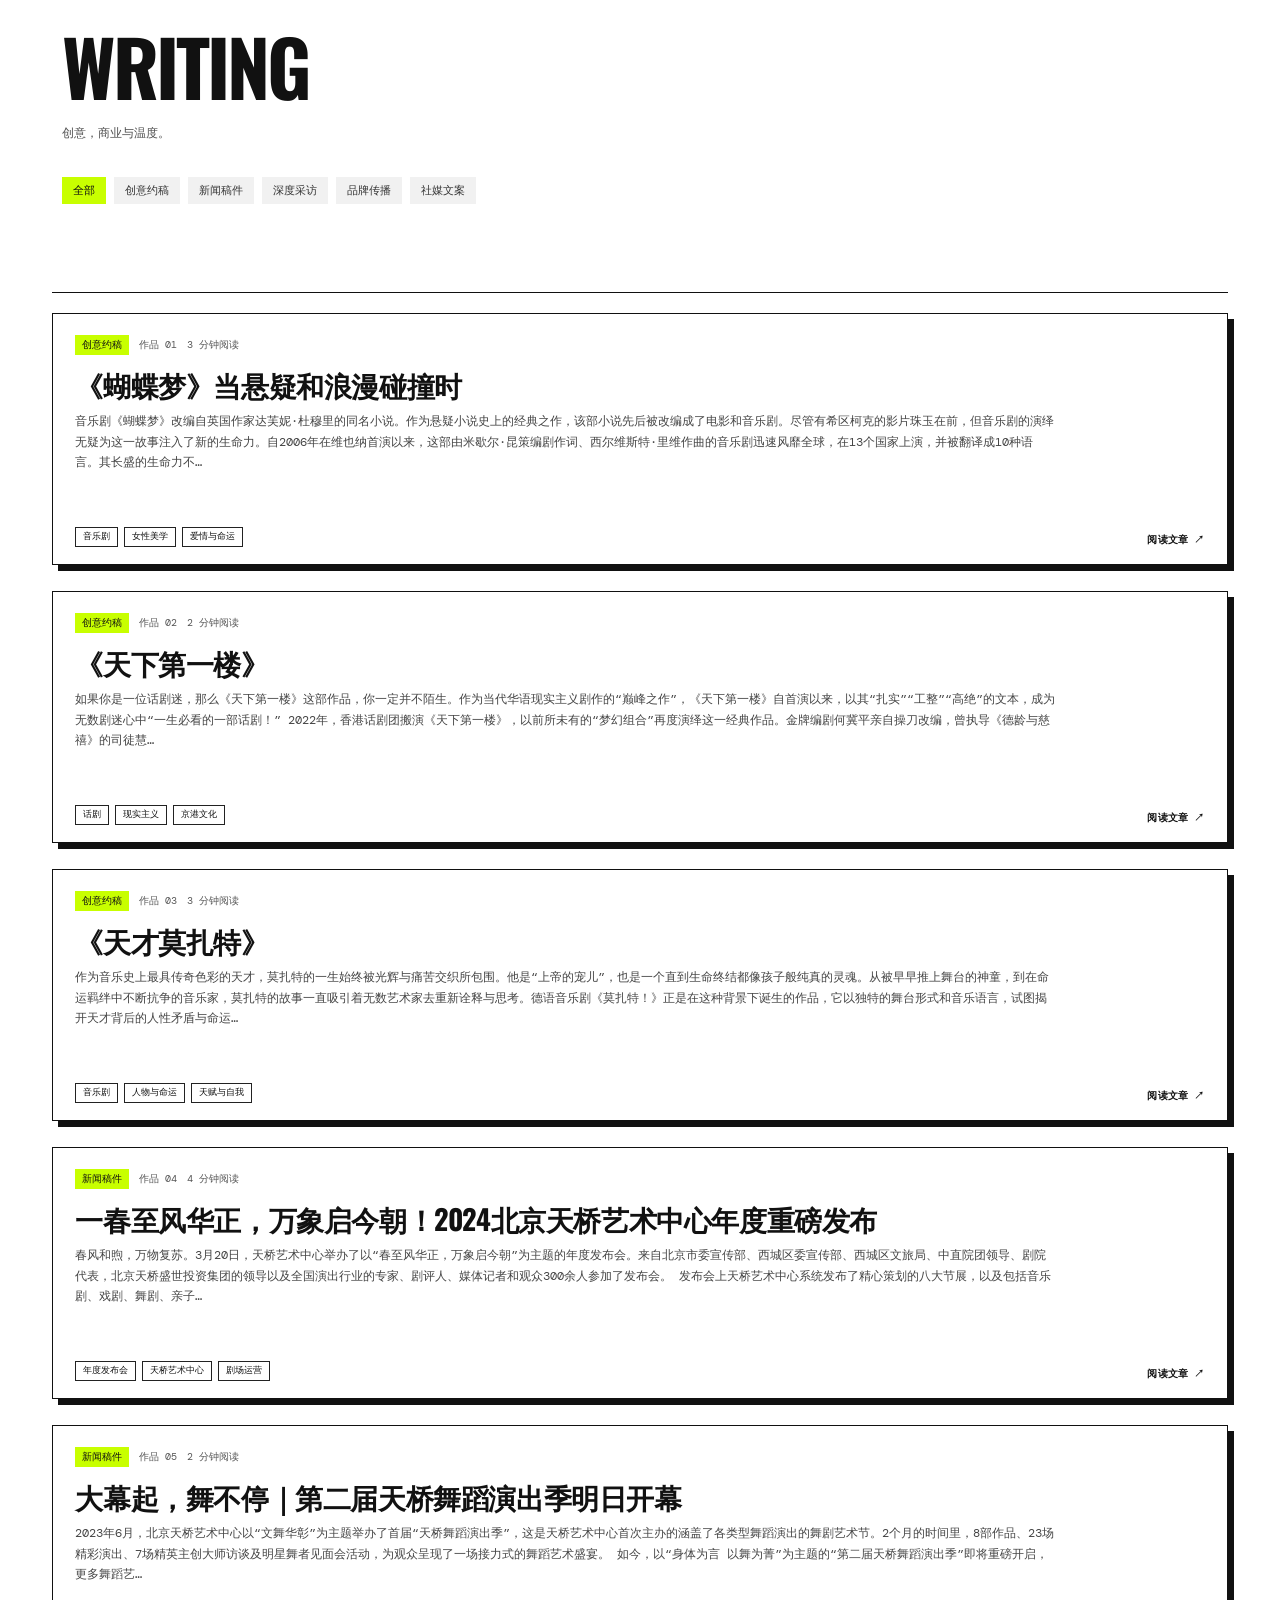
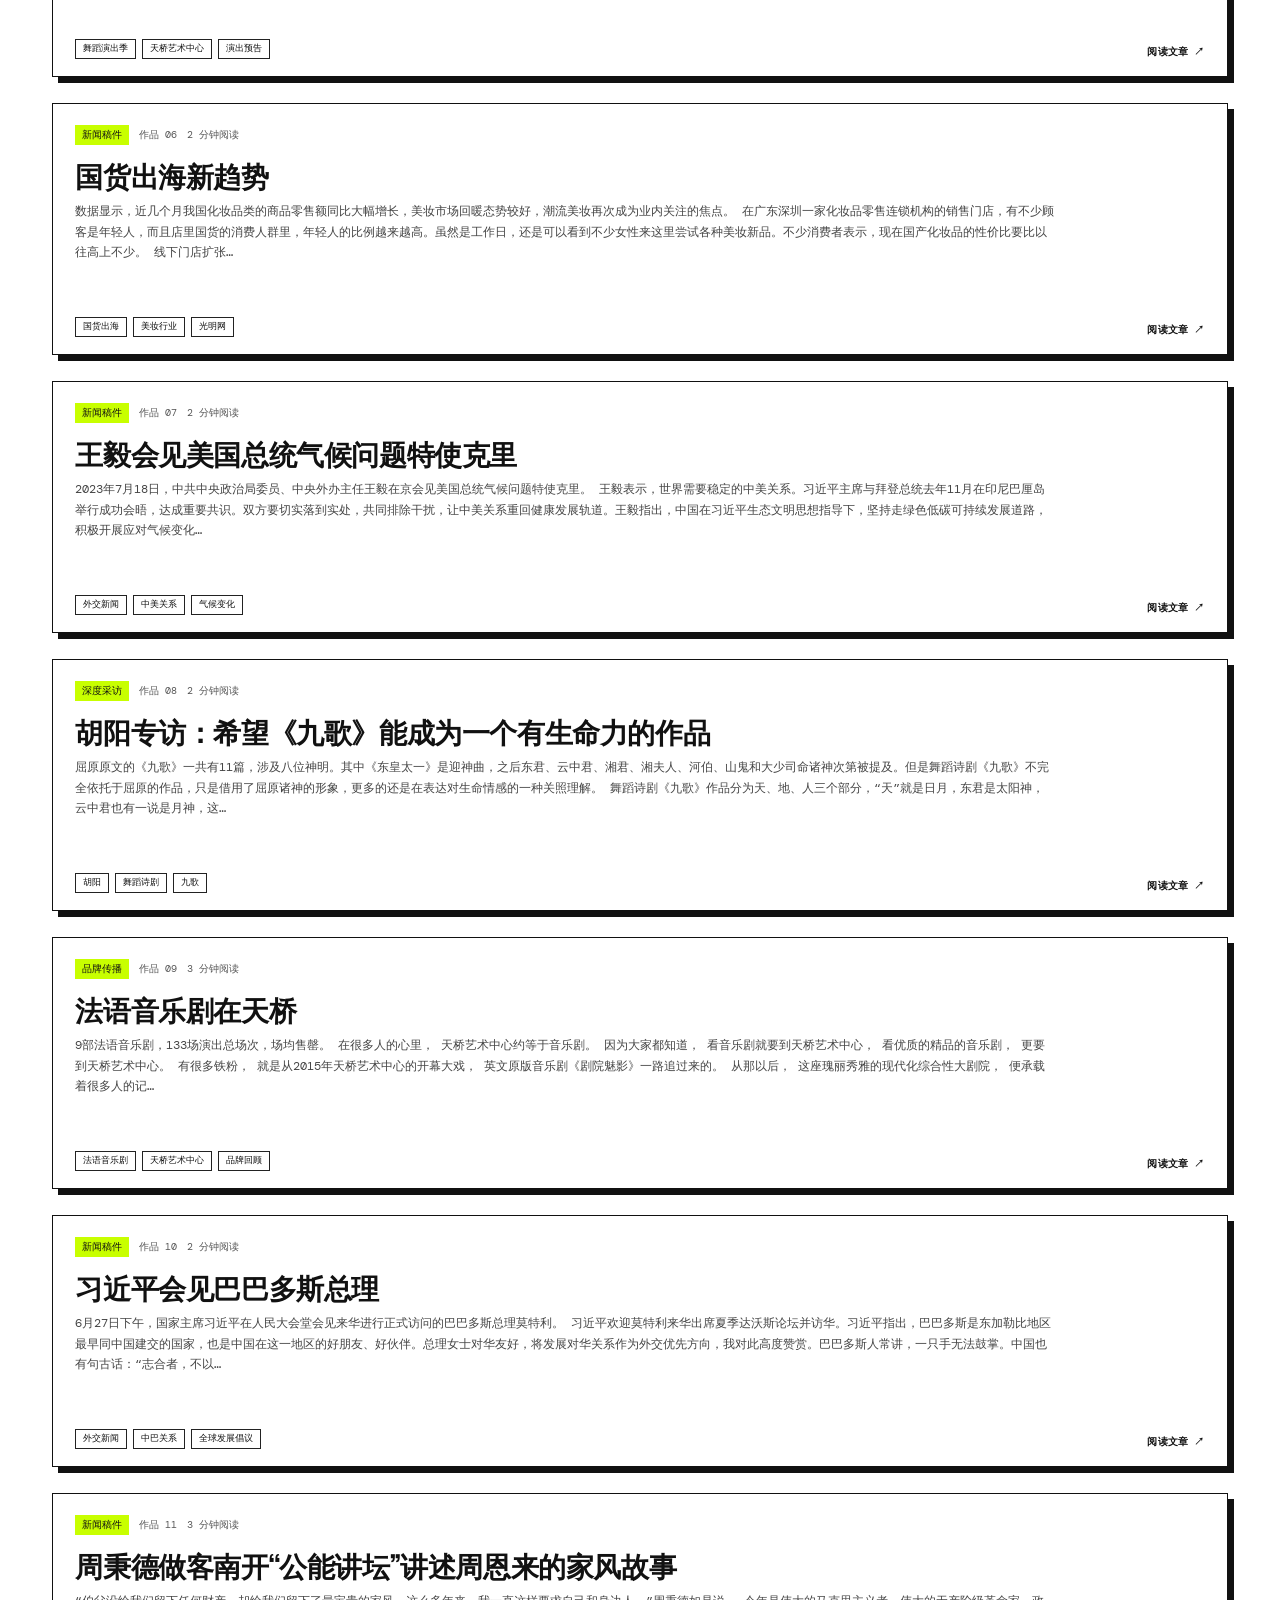
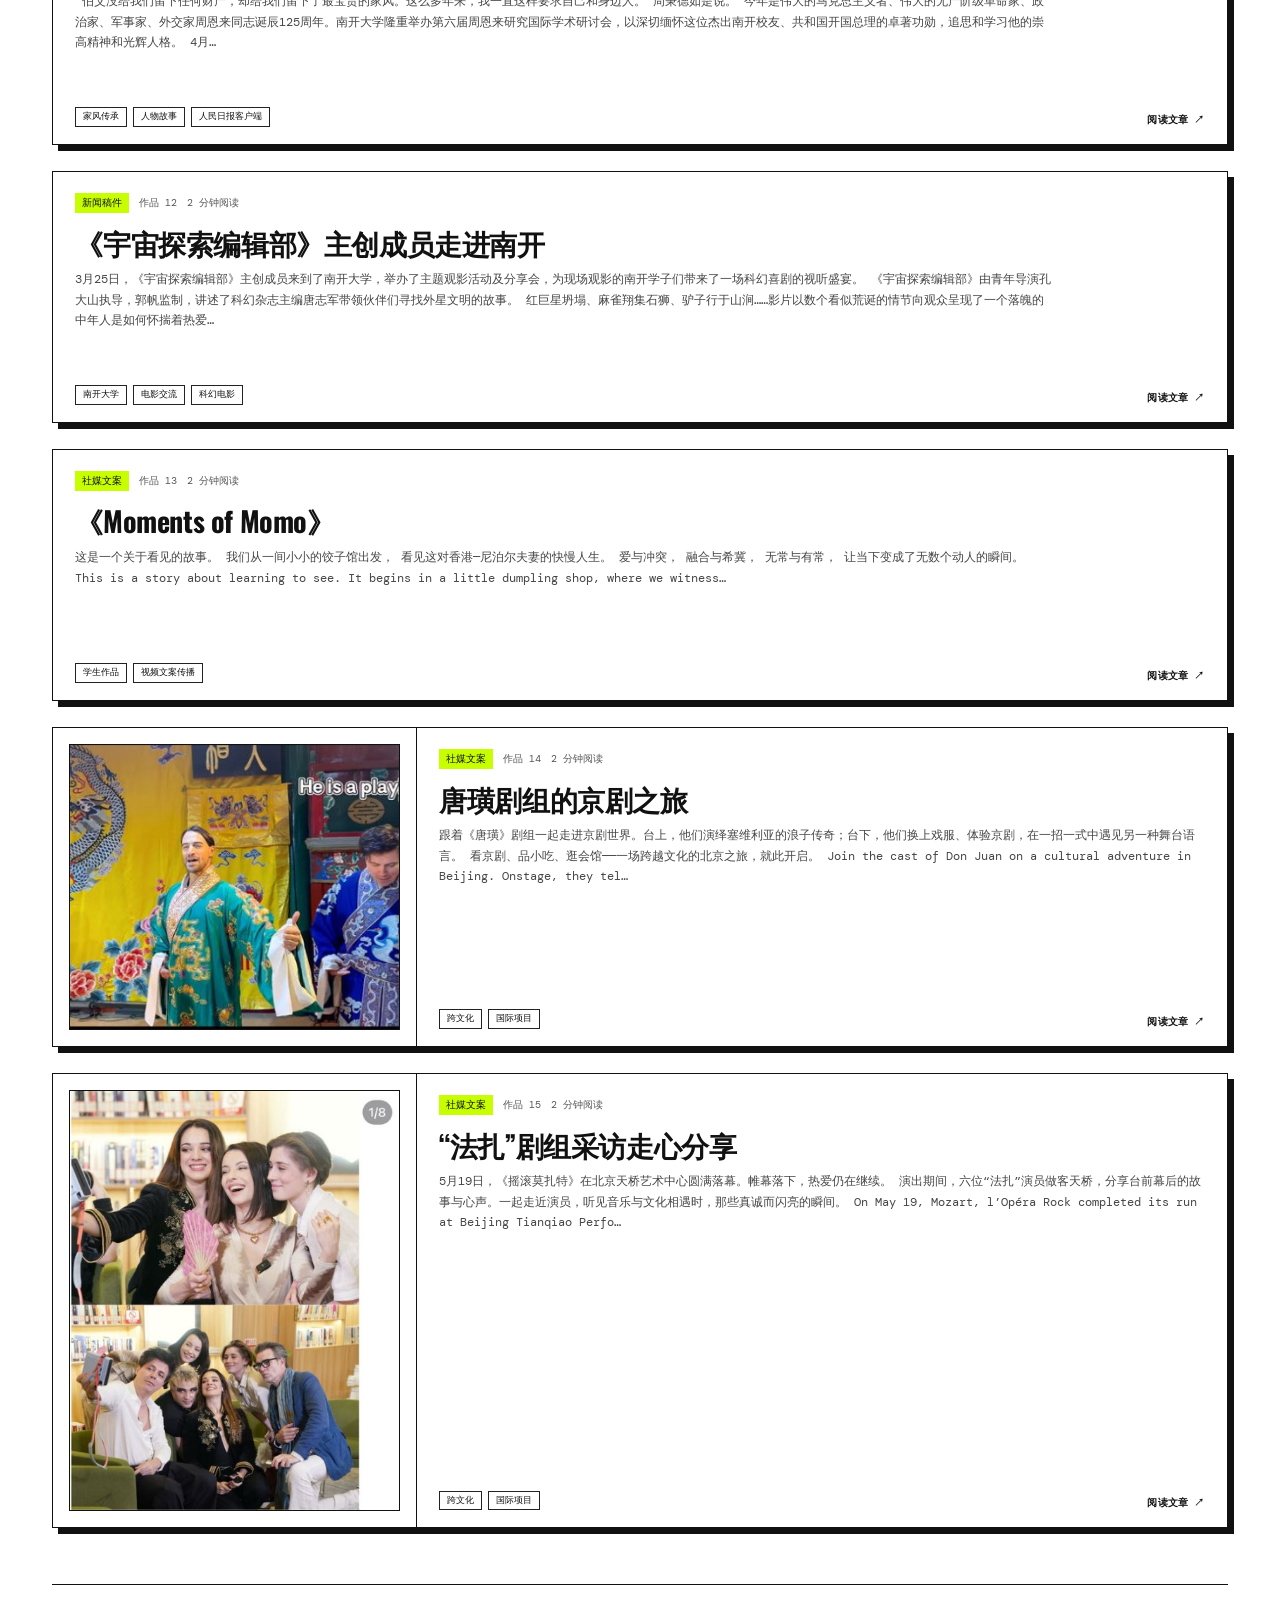
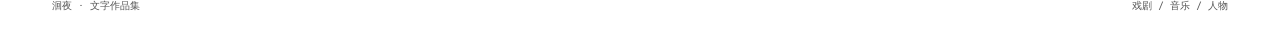
==== index.html @ 40ea595d "Publish Chinese writing portfolio website" ====
<!doctype html>
<html lang="zh-CN">
<head>
  <meta charset="utf-8">
  <meta name="viewport" content="width=device-width, initial-scale=1">
  <meta name="theme-color" content="#ffffff">
  <meta name="description" content="洄夜的文字作品集，收录创意约稿与剧场书写。">
  <title>Writing — 洄夜的文字作品集</title>
  <link rel="stylesheet" href="styles.css">
</head>
<body>
  <main class="page-shell">
    <header class="site-header">
      <a class="wordmark" href="#home" aria-label="回到作品列表">WRITING</a>
      <p class="intro">创意，商业与温度。</p>

      <nav class="filters" aria-label="作品分类">
        <button class="filter-chip is-active" data-filter="all" type="button">全部</button>
        <button class="filter-chip" data-filter="创意约稿" type="button">创意约稿</button>
        <button class="filter-chip" data-filter="新闻稿件" type="button">新闻稿件</button>
        <button class="filter-chip" data-filter="深度采访" type="button">深度采访</button>
        <button class="filter-chip" data-filter="品牌传播" type="button">品牌传播</button>
        <button class="filter-chip" data-filter="社媒文案" type="button">社媒文案</button>
      </nav>
    </header>

    <section class="work-section" id="home" aria-label="作品列表">
      <div class="section-rule"></div>
      <div class="article-list" id="article-list" aria-live="polite"></div>
    </section>

    <article class="article-view is-hidden" id="article-view" aria-live="polite"></article>

    <footer class="site-footer">
      <span>洄夜 · 文字作品集</span>
      <span>戏剧 / 音乐 / 人物</span>
    </footer>
  </main>
  <script src="articles-data.js"></script>
  <script src="script.js"></script>
</body>
</html>
---- styles.css ----
@import url('https://fonts.googleapis.com/css2?family=DM+Mono:wght@400;500&family=Oswald:wght@500;600;700&display=swap');

:root {
  --ink: #111;
  --paper: #fff;
  --muted: #707070;
  --pale: #f1f1f1;
  --acid: #c8ff00;
  --mono: "DM Mono", "Courier New", monospace;
  --display: "Oswald", "Arial Narrow", Impact, sans-serif;
}

* { box-sizing: border-box; }
html { scroll-behavior: smooth; }
body {
  margin: 0;
  color: var(--ink);
  background: var(--paper);
  font-family: Arial, "Microsoft YaHei", sans-serif;
  -webkit-font-smoothing: antialiased;
}
button, a { color: inherit; }
button { font: inherit; }

.page-shell { width: min(1440px, 100%); margin: 0 auto; padding: 28px 4.1vw 24px; }
.site-header { min-height: 264px; padding: 0 10px 45px; }
.wordmark {
  display: inline-block;
  font-family: var(--display);
  font-size: clamp(54px, 6vw, 78px);
  font-weight: 700;
  line-height: .98;
  letter-spacing: -3px;
  text-decoration: none;
}
.intro {
  margin: 19px 0 34px;
  color: #4f4f4f;
  font-family: var(--mono);
  font-size: 12px;
  line-height: 1.7;
}
.filters { display: flex; flex-wrap: wrap; gap: 8px; }
.filter-chip {
  border: 0;
  padding: 6px 11px;
  background: #f1f1f1;
  color: #333;
  font-family: var(--mono);
  font-size: 11px;
  cursor: pointer;
  transition: background .15s ease, color .15s ease;
}
.filter-chip:hover, .filter-chip.is-active { background: var(--acid); color: #111; }
.section-rule { height: 1px; margin: 0 0 20px; background: var(--ink); }
.article-list { display: grid; gap: 26px; }
.article-card {
  position: relative;
  display: flex;
  min-height: 252px;
  border: 1.5px solid var(--ink);
  background: var(--paper);
  box-shadow: 6px 6px 0 var(--ink);
  transition: transform .16s ease, box-shadow .16s ease;
}
.article-card.has-image { min-height: 320px; }
.card-image { flex: 0 0 31%; min-width: 220px; padding: 16px; border-right: 1.5px solid var(--ink); }
.card-image img { display: block; width: 100%; height: 100%; min-height: 285px; border: 1px solid var(--ink); object-fit: cover; }
.article-card:hover { transform: translate(-2px, -2px); box-shadow: 8px 8px 0 var(--ink); }
.card-content { display: flex; flex: 1; min-width: 0; flex-direction: column; padding: 21px 22px 17px; }
.meta-line { display: flex; align-items: center; flex-wrap: wrap; gap: 10px; color: #555; font: 10px/1.4 var(--mono); }
.category-label { display: inline-block; padding: 3px 7px; background: var(--acid); color: #111; }
.article-title {
  width: fit-content;
  max-width: 100%;
  margin: 12px 0 10px;
  font-family: var(--display), "Microsoft YaHei", sans-serif;
  font-size: clamp(22px, 2.2vw, 31px);
  font-weight: 700;
  line-height: 1.22;
  letter-spacing: -.4px;
  text-decoration-thickness: 1px;
  text-underline-offset: 4px;
}
.article-title a { text-decoration: underline; text-decoration-color: transparent; }
.article-title a:hover { text-decoration-color: currentColor; }
.excerpt { max-width: 980px; margin: 0; color: #454545; font: 12px/1.7 var(--mono); }
.card-bottom { display: flex; align-items: end; justify-content: space-between; gap: 16px; margin-top: auto; padding-top: 20px; }
.tag-list { display: flex; flex-wrap: wrap; gap: 6px; }
.tag { border: 1px solid #222; padding: 3px 7px; font: 9px/1.3 var(--mono); white-space: nowrap; }
.read-link { flex: 0 0 auto; color: #111; font: 700 10px/1.4 var(--mono); text-decoration: none; letter-spacing: .2px; }
.read-link::after { content: " ↗"; }
.read-link:hover { color: #83ad00; }
.article-view { margin-top: 0; border: 1.5px solid var(--ink); padding: clamp(22px, 5vw, 64px); box-shadow: 6px 6px 0 var(--ink); }
.article-view.is-hidden, .work-section.is-hidden { display: none; }
.back-link { display: inline-block; margin-bottom: 30px; color: #444; font: 11px var(--mono); text-decoration: none; }
.back-link:hover { text-decoration: underline; }
.detail-title { max-width: 900px; margin: 17px 0 42px; font-family: var(--display), "Microsoft YaHei", sans-serif; font-size: clamp(34px, 5vw, 64px); line-height: 1.13; }
.prose { max-width: 780px; margin: 0 auto; font-size: 17px; line-height: 2; }
.prose p { margin: 0 0 1.4em; }
.prose h2 { margin: 2.1em 0 .8em; font-size: 22px; line-height: 1.5; }
.prose blockquote { margin: 1.6em 0; border-left: 3px solid var(--acid); padding: 4px 0 4px 18px; color: #333; }
.prose strong { font-weight: 700; }
.site-footer { display: flex; justify-content: space-between; gap: 12px; margin-top: 56px; border-top: 1px solid #111; padding: 14px 0 0; color: #555; font: 10px var(--mono); }
.empty-state { padding: 50px 12px; font: 13px var(--mono); }

@media (max-width: 680px) {
  .page-shell { padding: 22px 18px 20px; }
  .site-header { min-height: 230px; padding: 0 2px 32px; }
  .wordmark { letter-spacing: -2px; }
  .article-list { gap: 20px; }
  .article-card { min-height: 270px; box-shadow: 4px 4px 0 var(--ink); }
  .article-card.has-image { flex-direction: column; }
  .card-image { flex: 0 0 220px; min-width: 0; height: 220px; padding: 12px; border-right: 0; border-bottom: 1.5px solid var(--ink); }
  .card-image img { min-height: 0; }
  .card-content { padding: 17px 15px 14px; }
  .article-title { font-size: 25px; }
  .excerpt { font-size: 11px; }
  .card-bottom { align-items: start; flex-direction: column; gap: 12px; }
  .read-link { align-self: flex-end; }
  .prose { font-size: 16px; line-height: 1.9; }
  .site-footer { font-size: 9px; }
}

@media (prefers-reduced-motion: reduce) {
  *, *::before, *::after { scroll-behavior: auto !important; transition-duration: .01ms !important; }
}
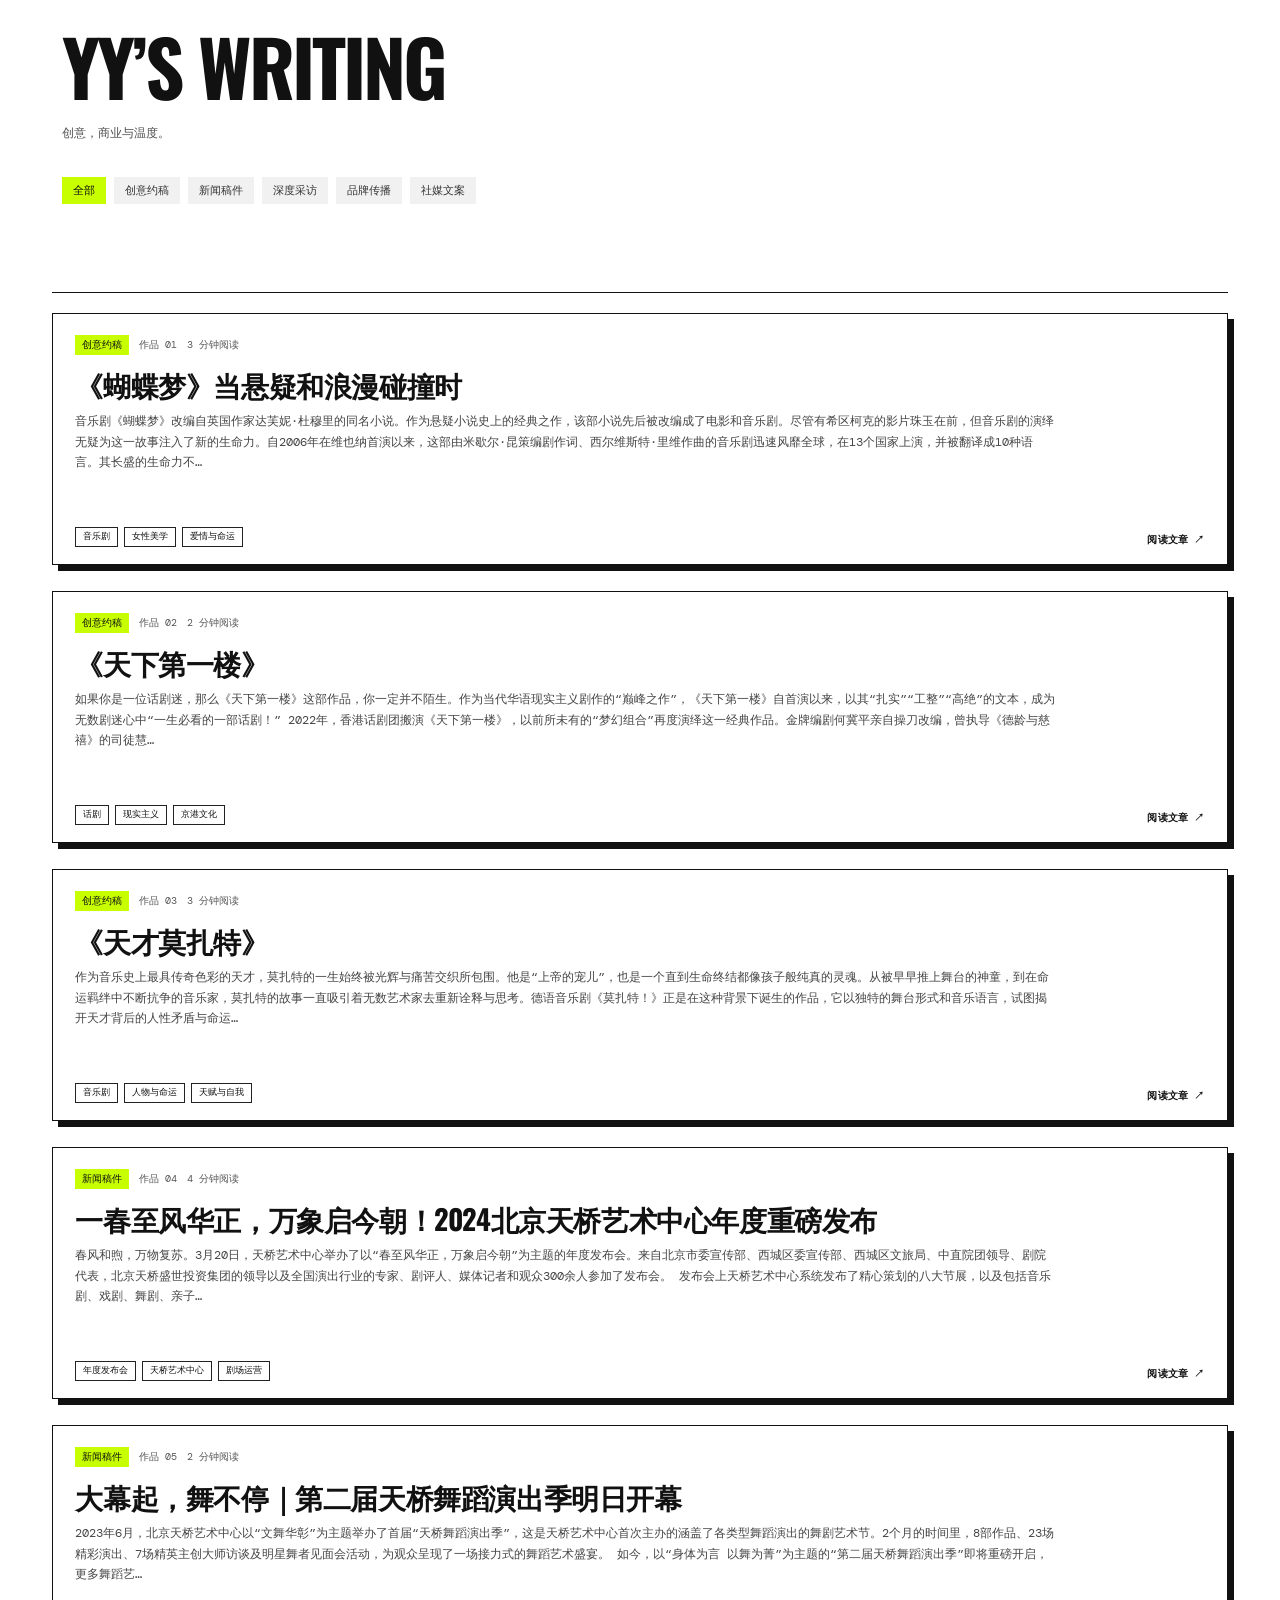
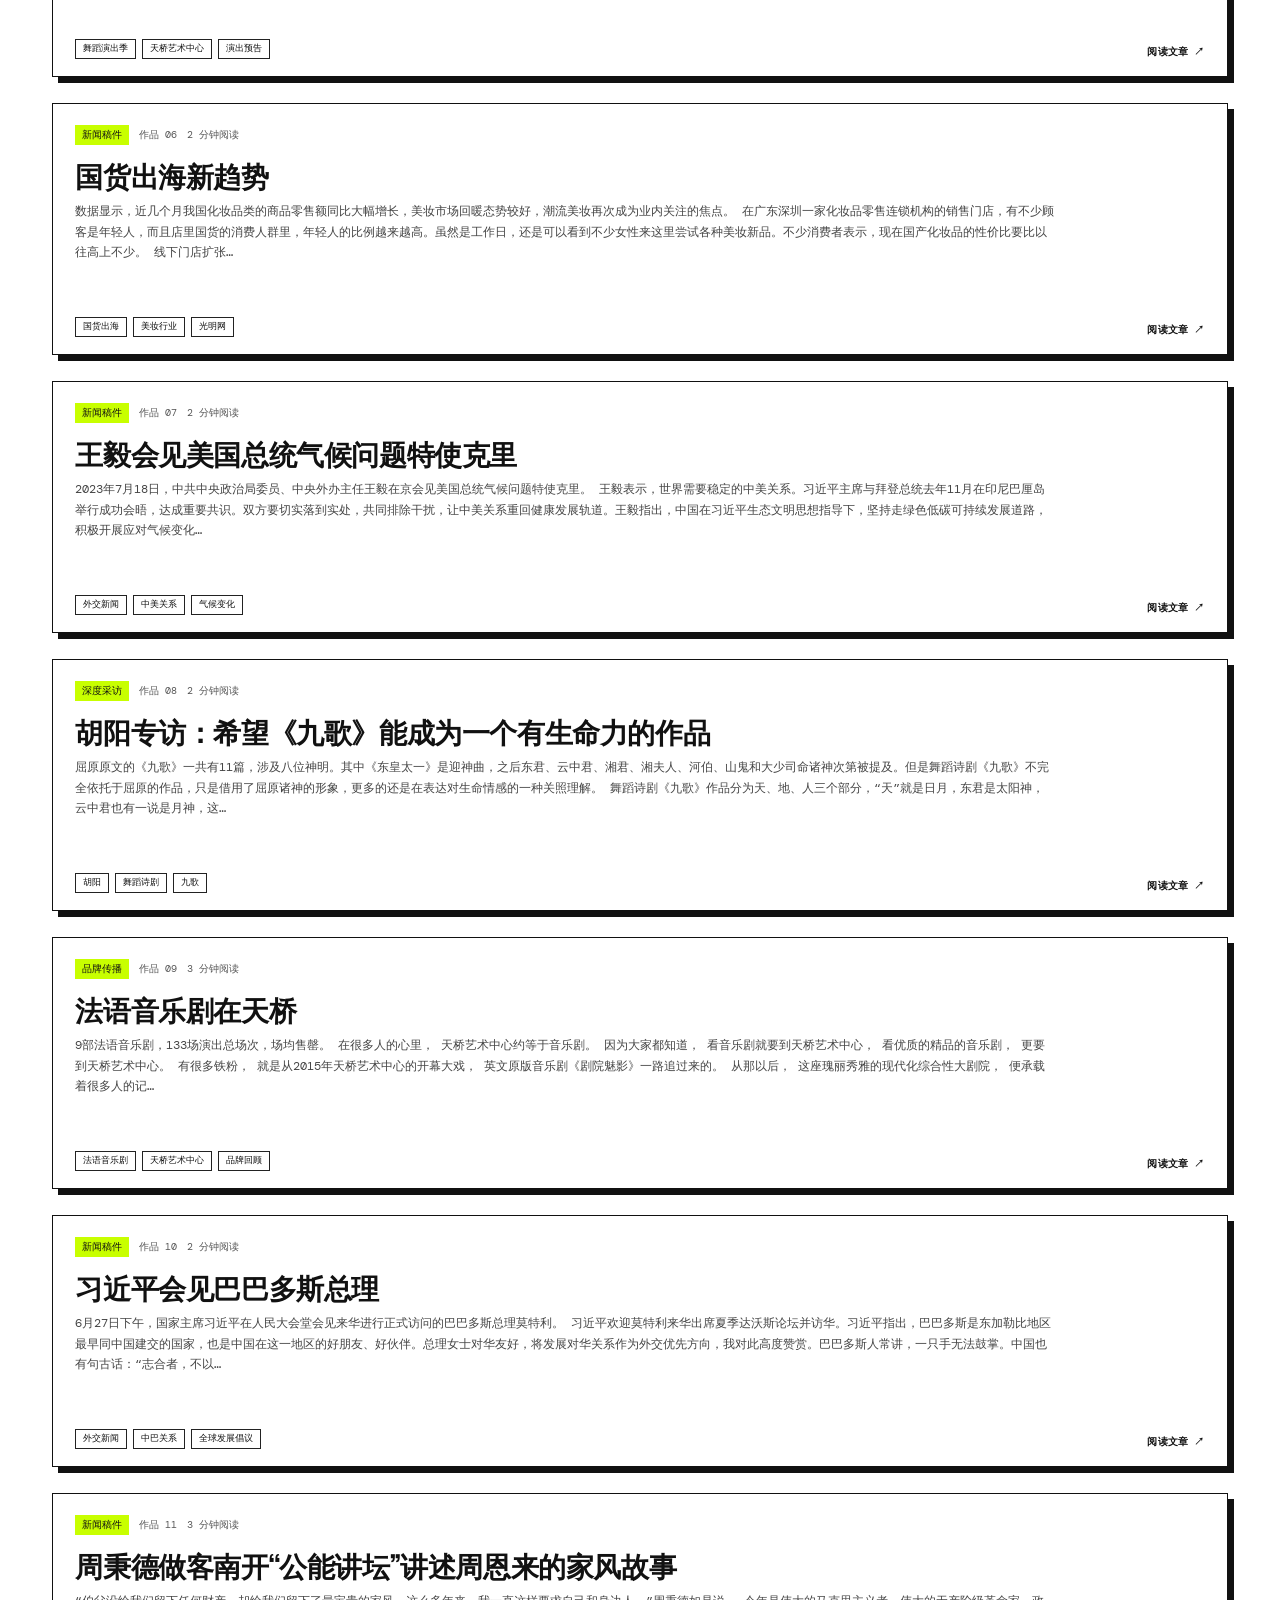
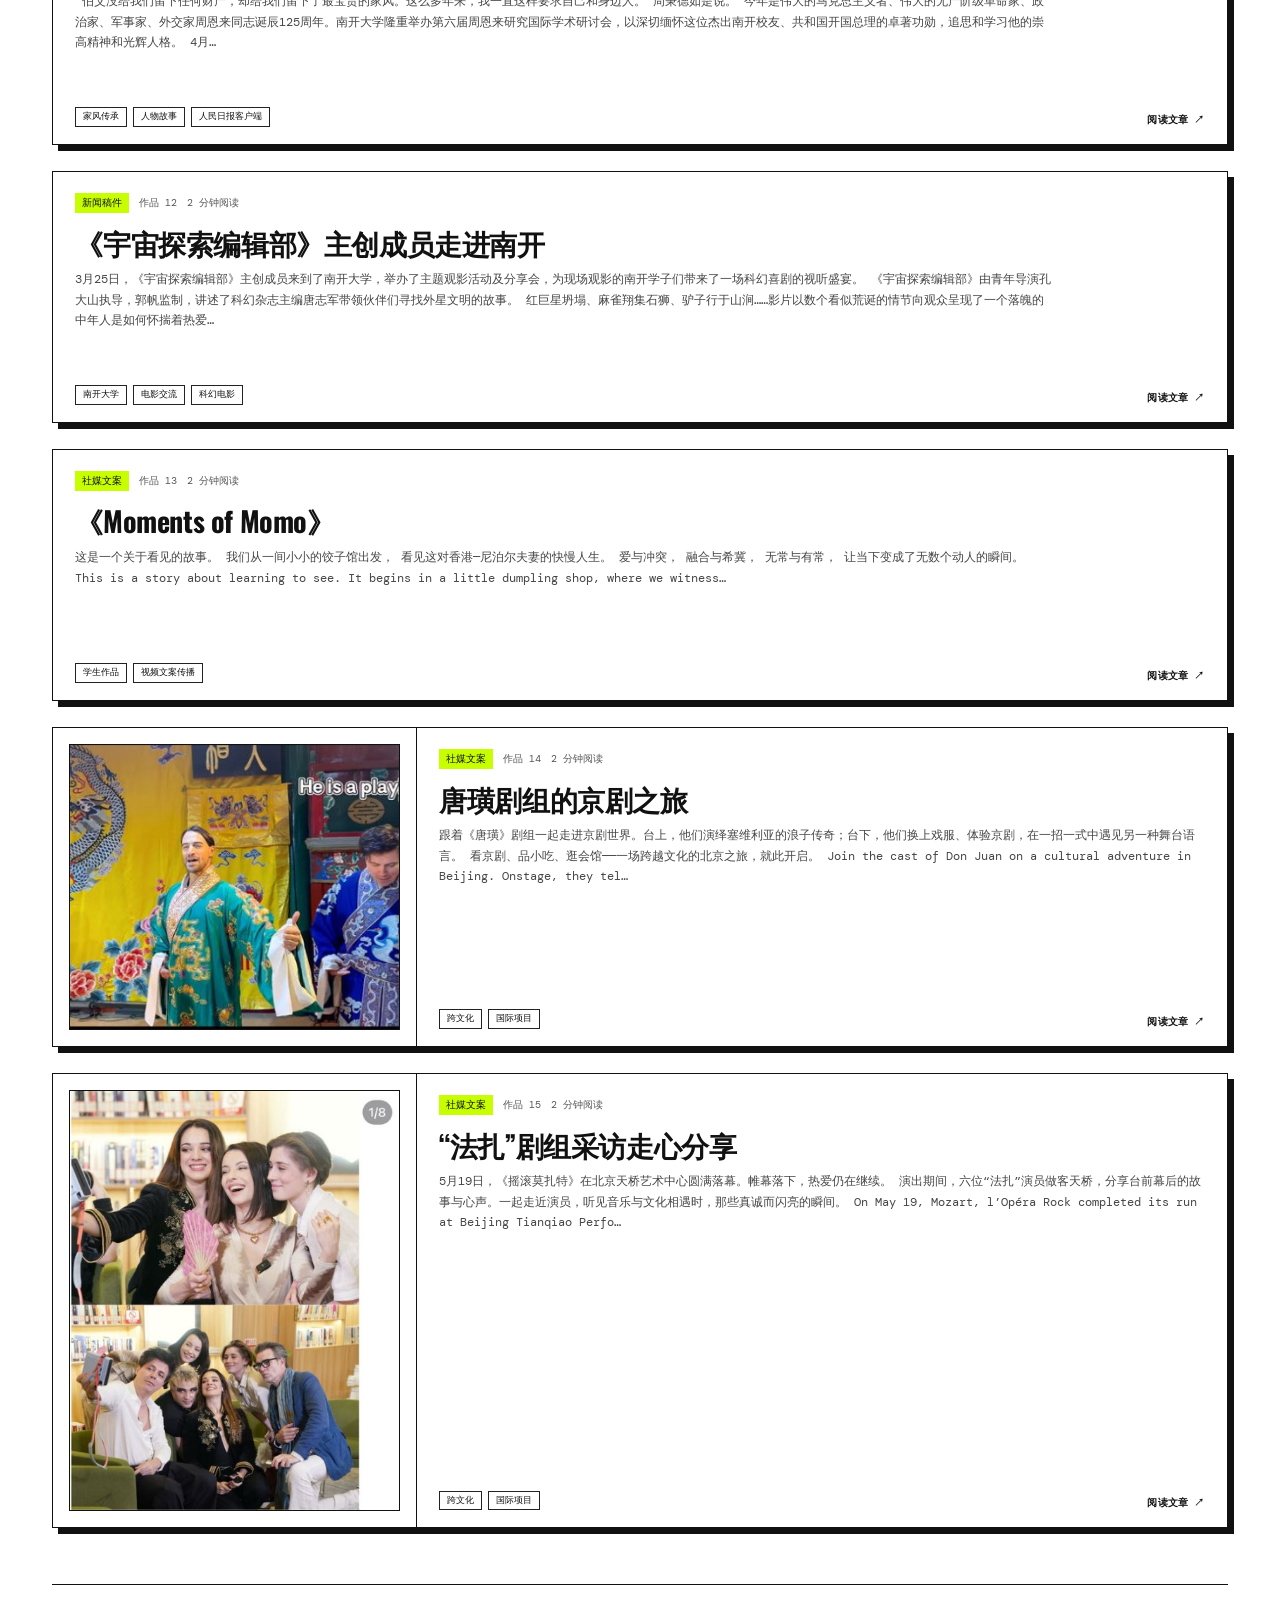
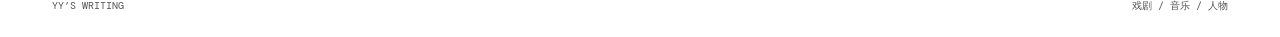
==== commit f208df37: "Rename site to YY's Writing" ====
--- a/index.html
+++ b/index.html
@@ -4,14 +4,14 @@
   <meta charset="utf-8">
   <meta name="viewport" content="width=device-width, initial-scale=1">
   <meta name="theme-color" content="#ffffff">
-  <meta name="description" content="洄夜的文字作品集，收录创意约稿与剧场书写。">
-  <title>Writing — 洄夜的文字作品集</title>
+  <meta name="description" content="YY’S WRITING｜创意，商业与温度。">
+  <title>YY’S WRITING</title>
   <link rel="stylesheet" href="styles.css">
 </head>
 <body>
   <main class="page-shell">
     <header class="site-header">
-      <a class="wordmark" href="#home" aria-label="回到作品列表">WRITING</a>
+      <a class="wordmark" href="#home" aria-label="回到作品列表">YY’S WRITING</a>
       <p class="intro">创意，商业与温度。</p>
 
       <nav class="filters" aria-label="作品分类">
@@ -32,7 +32,7 @@
     <article class="article-view is-hidden" id="article-view" aria-live="polite"></article>
 
     <footer class="site-footer">
-      <span>洄夜 · 文字作品集</span>
+      <span>YY’S WRITING</span>
       <span>戏剧 / 音乐 / 人物</span>
     </footer>
   </main>
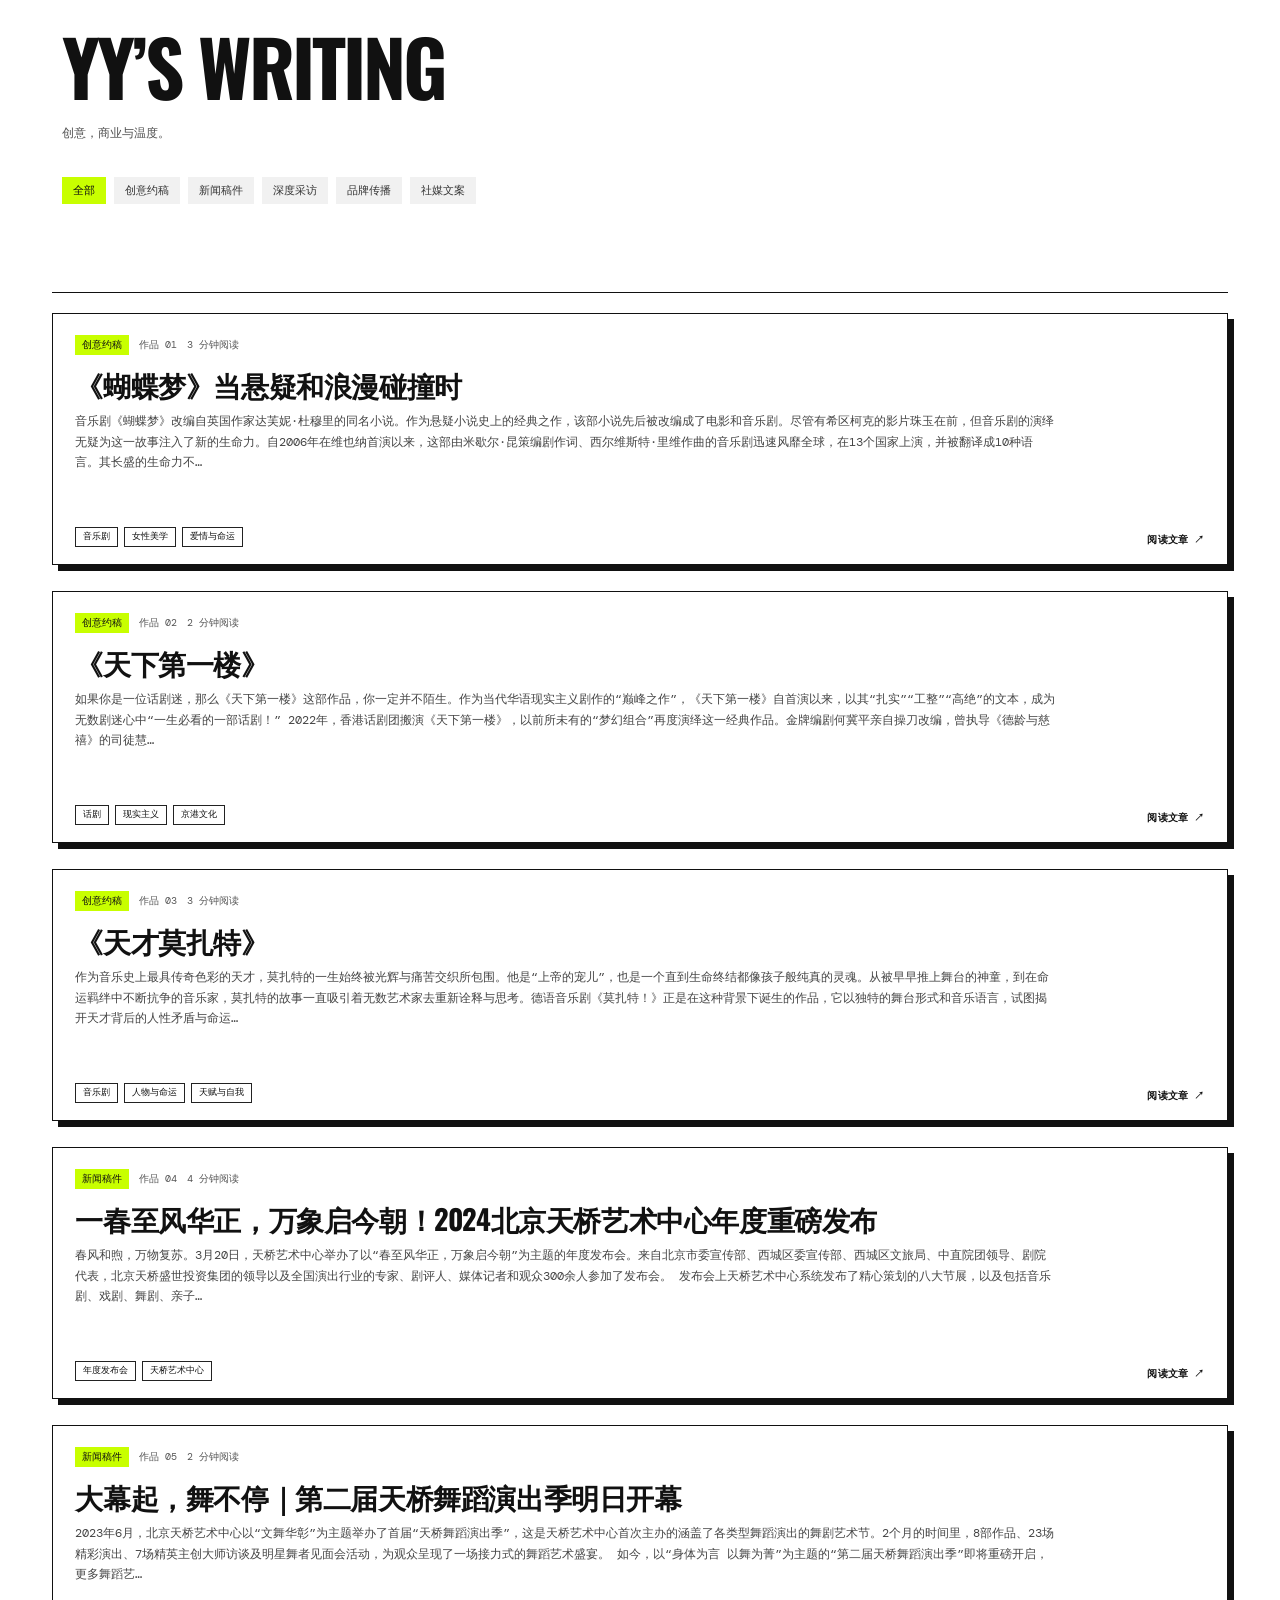
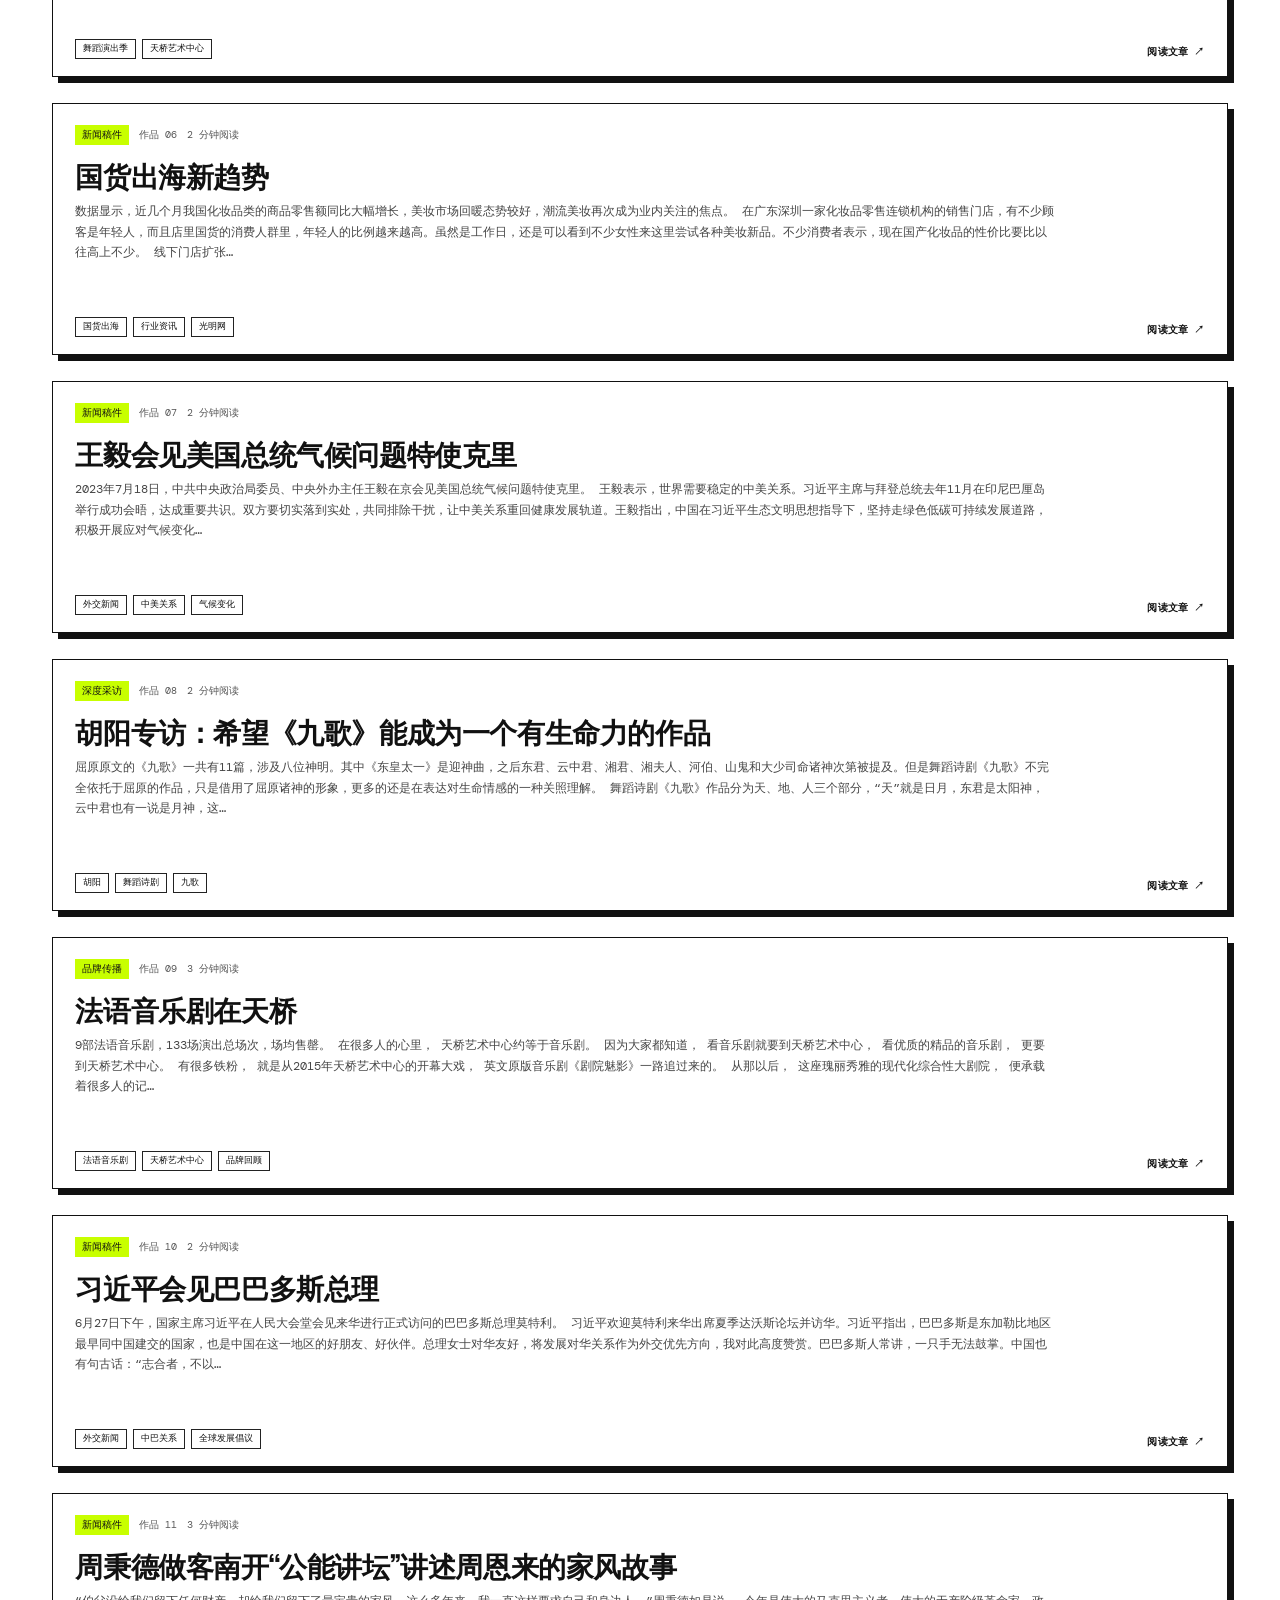
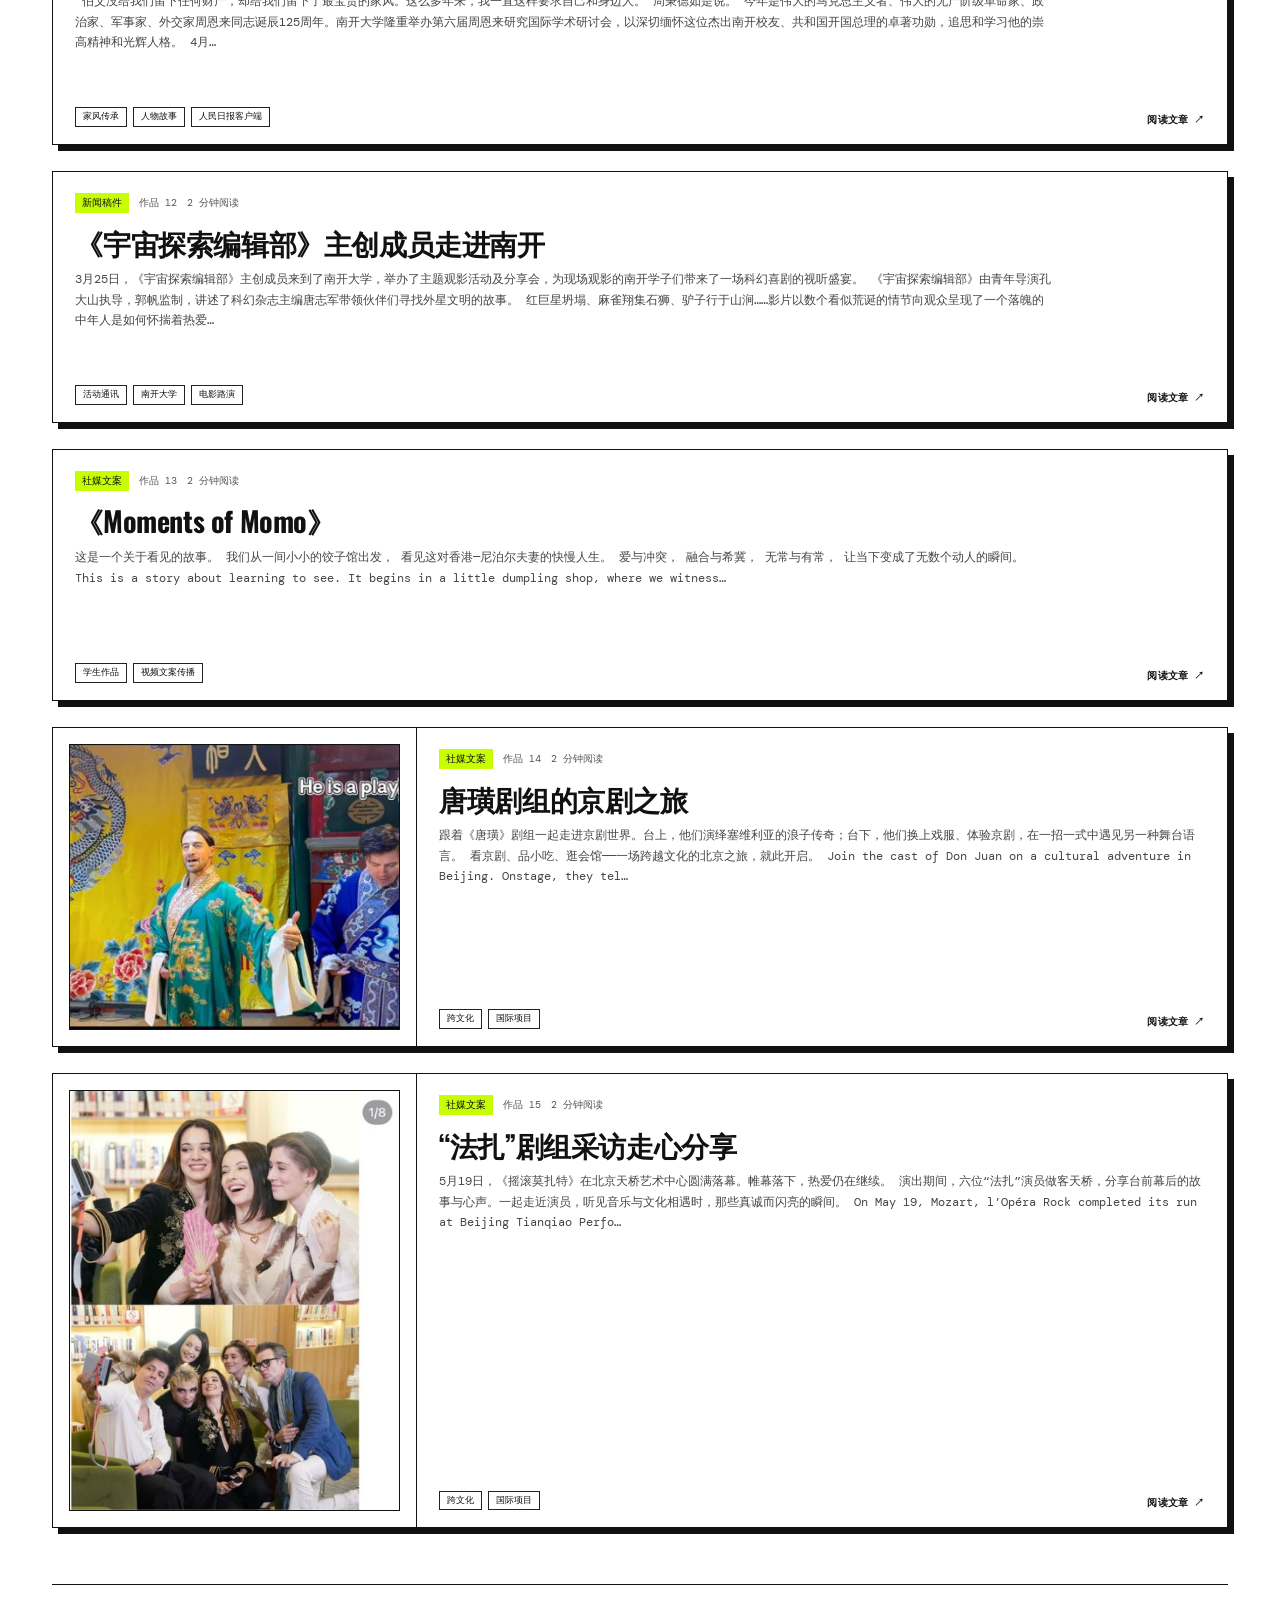
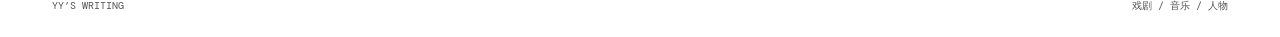
==== commit 3ccfa357: "Refresh cached article data" ====
--- a/index.html
+++ b/index.html
@@ -36,7 +36,7 @@
       <span>戏剧 / 音乐 / 人物</span>
     </footer>
   </main>
-  <script src="articles-data.js"></script>
-  <script src="script.js"></script>
+  <script src="articles-data.js?v=restore15"></script>
+  <script src="script.js?v=yy-writing"></script>
 </body>
 </html>
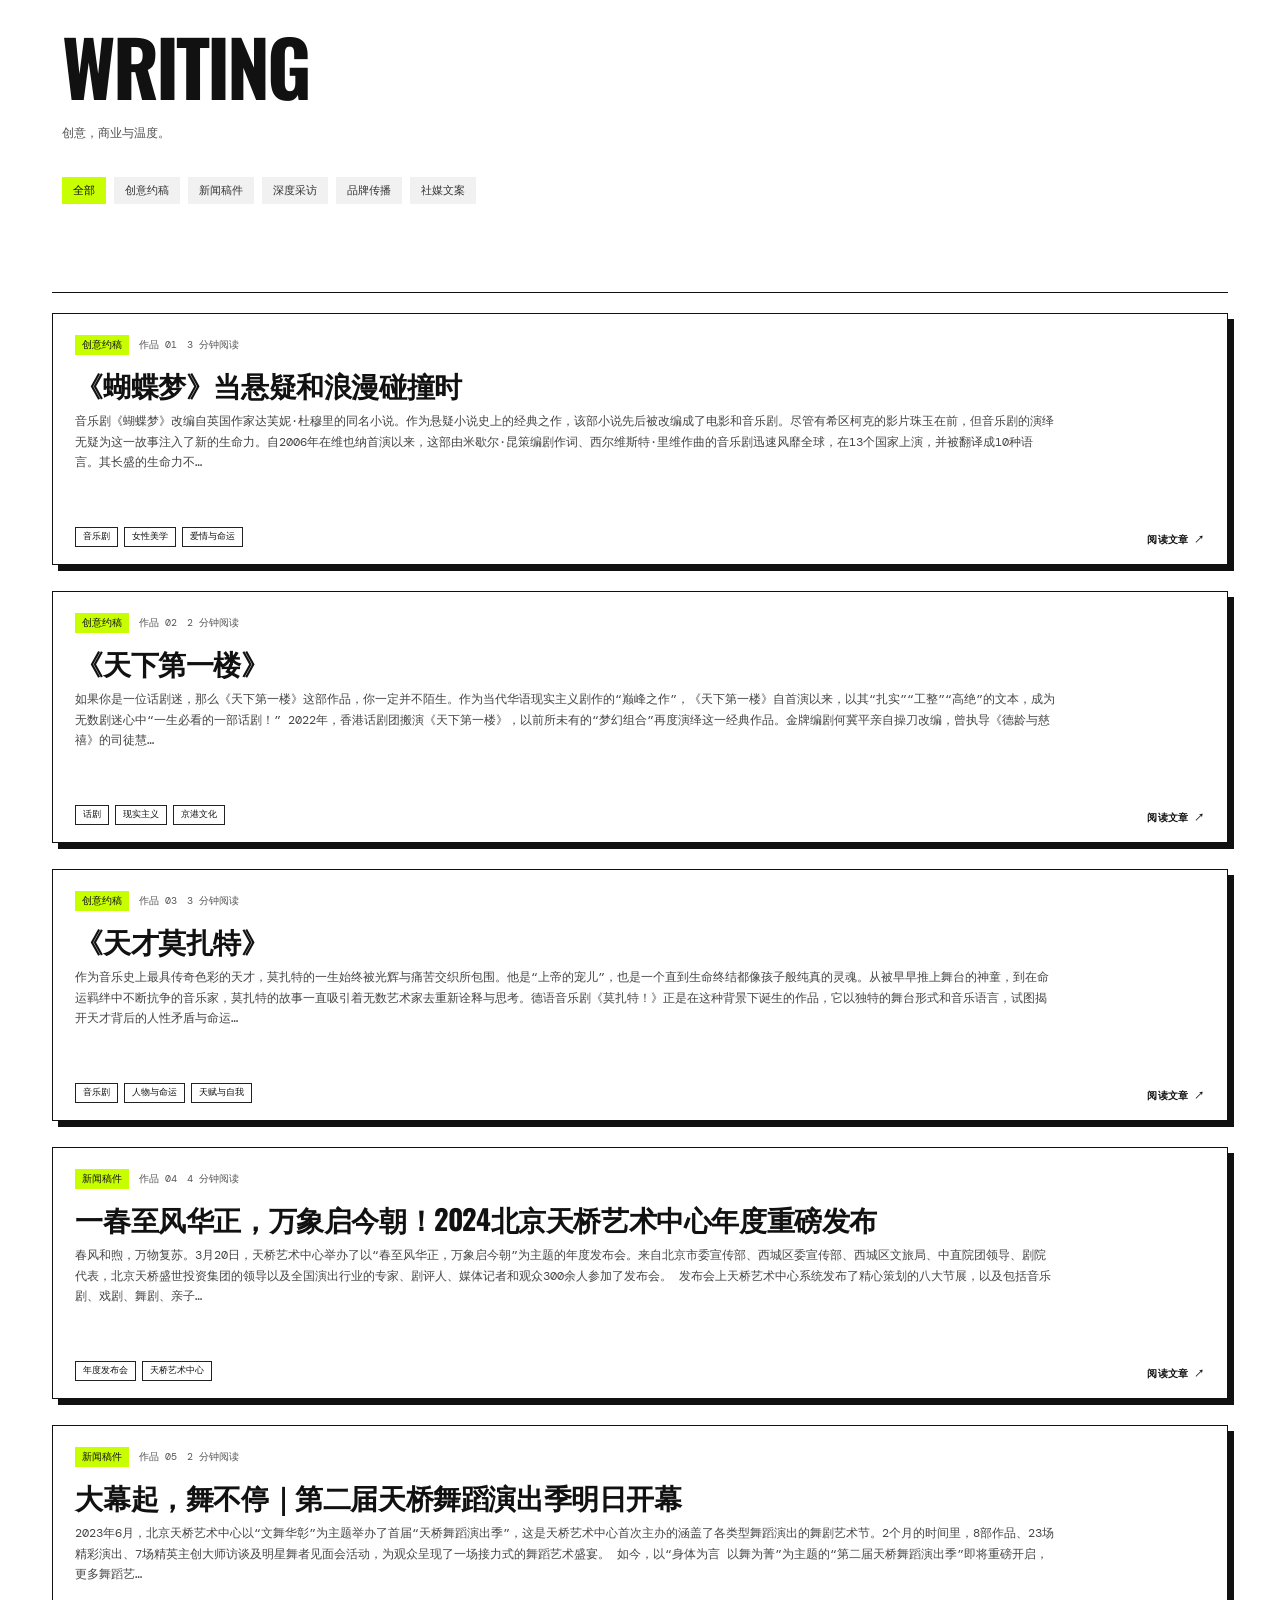
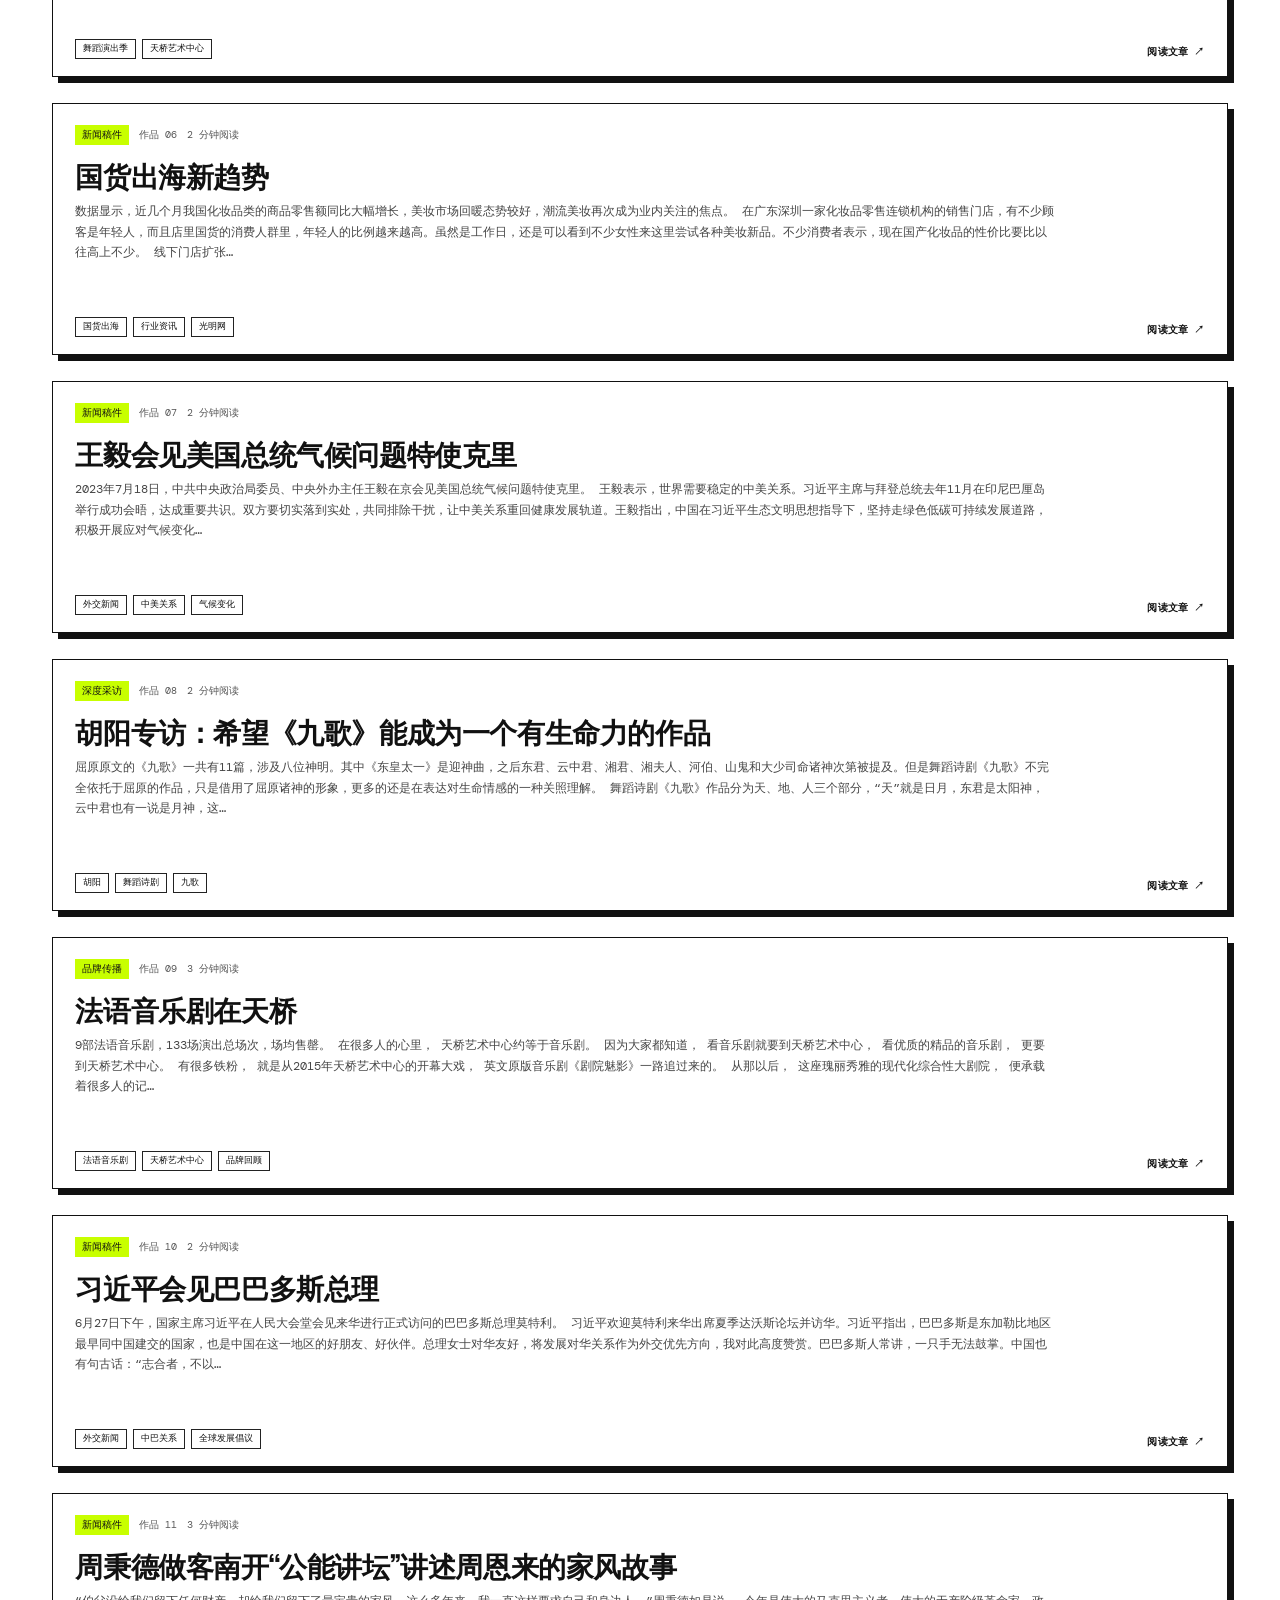
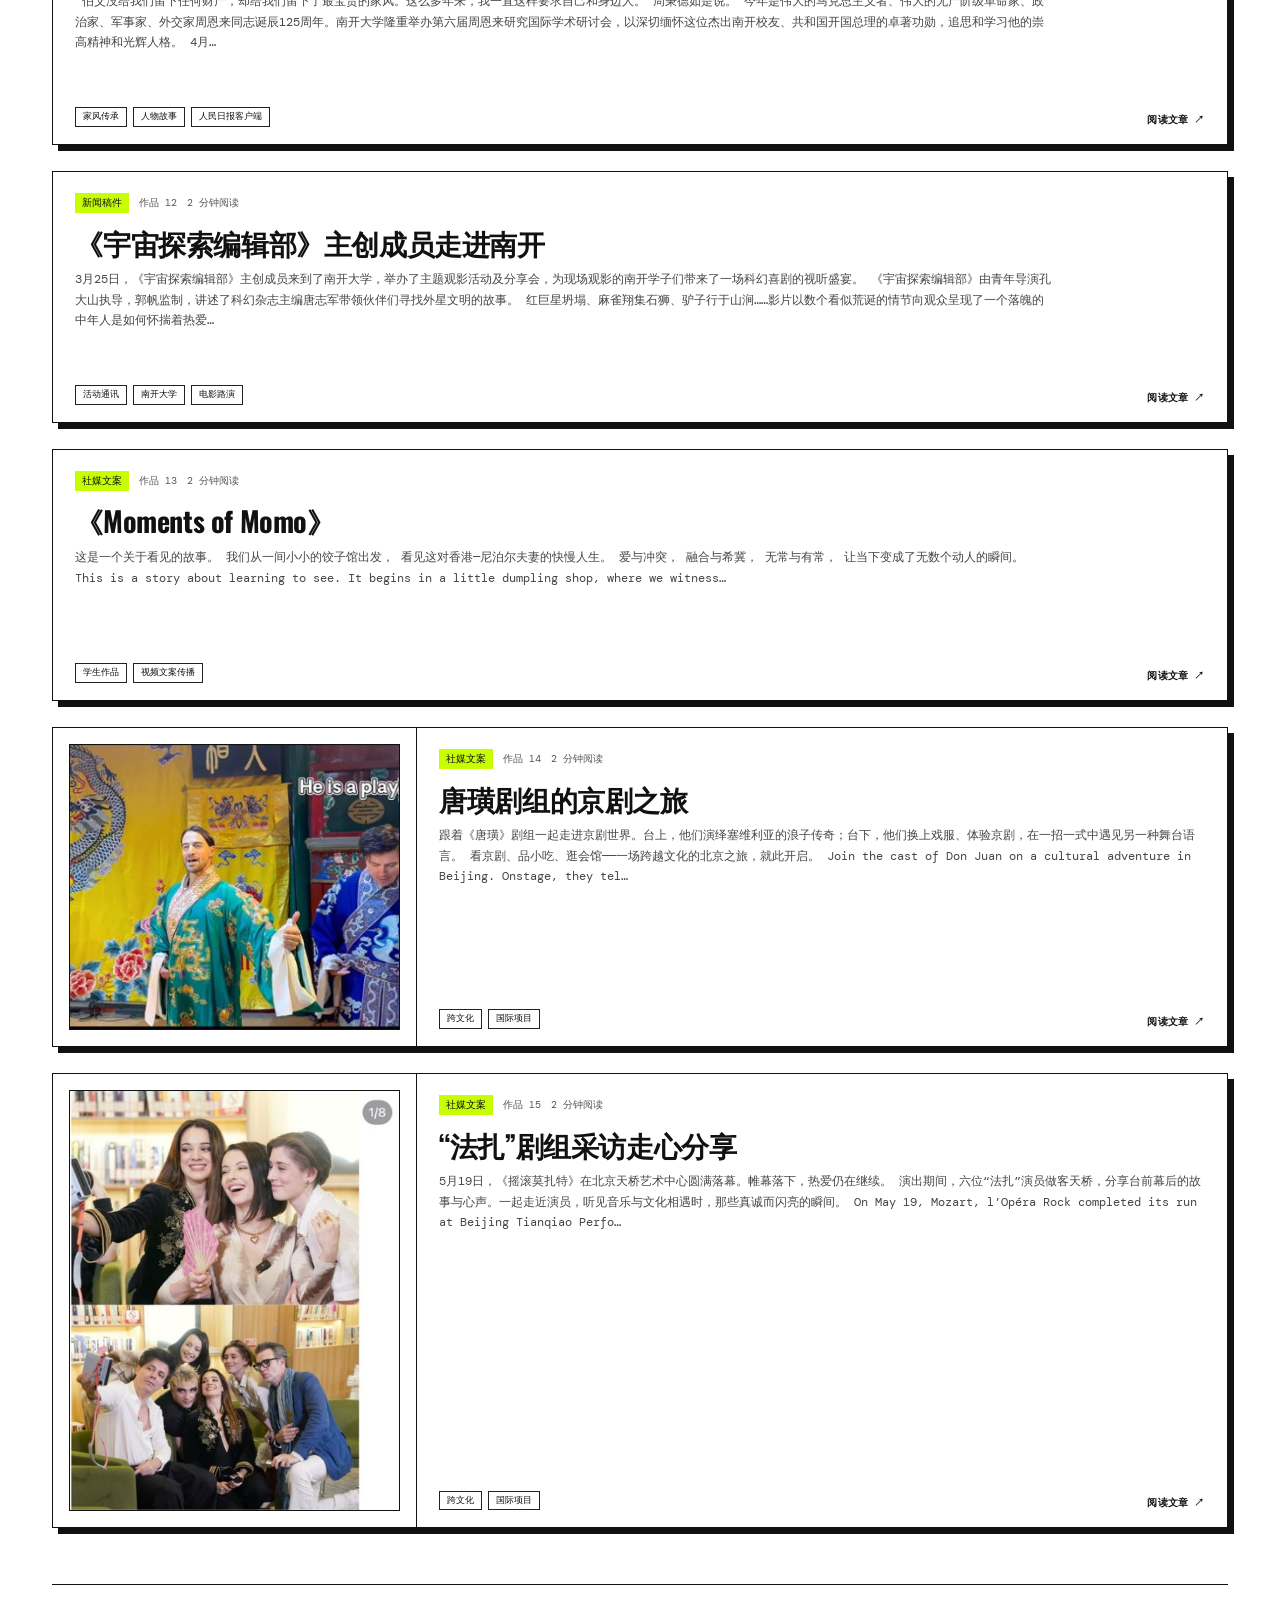
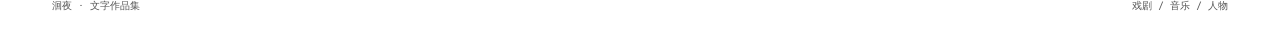
==== commit 566bf2c6: "Add original article links" ====
--- a/index.html
+++ b/index.html
@@ -4,14 +4,14 @@
   <meta charset="utf-8">
   <meta name="viewport" content="width=device-width, initial-scale=1">
   <meta name="theme-color" content="#ffffff">
-  <meta name="description" content="YY’S WRITING｜创意，商业与温度。">
-  <title>YY’S WRITING</title>
+  <meta name="description" content="洄夜的文字作品集，收录创意约稿与剧场书写。">
+  <title>Writing — 洄夜的文字作品集</title>
   <link rel="stylesheet" href="styles.css">
 </head>
 <body>
   <main class="page-shell">
     <header class="site-header">
-      <a class="wordmark" href="#home" aria-label="回到作品列表">YY’S WRITING</a>
+      <a class="wordmark" href="#home" aria-label="回到作品列表">WRITING</a>
       <p class="intro">创意，商业与温度。</p>
 
       <nav class="filters" aria-label="作品分类">
@@ -32,11 +32,12 @@
     <article class="article-view is-hidden" id="article-view" aria-live="polite"></article>
 
     <footer class="site-footer">
-      <span>YY’S WRITING</span>
+      <span>洄夜 · 文字作品集</span>
       <span>戏剧 / 音乐 / 人物</span>
     </footer>
   </main>
-  <script src="articles-data.js?v=restore15"></script>
-  <script src="script.js?v=yy-writing"></script>
+  <script src="articles-data.js"></script>
+  <script src="script.js"></script>
 </body>
 </html>
+
--- a/styles.css
+++ b/styles.css
@@ -101,6 +101,7 @@
 .prose h2 { margin: 2.1em 0 .8em; font-size: 22px; line-height: 1.5; }
 .prose blockquote { margin: 1.6em 0; border-left: 3px solid var(--acid); padding: 4px 0 4px 18px; color: #333; }
 .prose strong { font-weight: 700; }
+.prose .source-link { color: #111; text-decoration: underline; text-decoration-color: var(--acid); text-decoration-thickness: 2px; text-underline-offset: 4px; }
 .site-footer { display: flex; justify-content: space-between; gap: 12px; margin-top: 56px; border-top: 1px solid #111; padding: 14px 0 0; color: #555; font: 10px var(--mono); }
 .empty-state { padding: 50px 12px; font: 13px var(--mono); }
 
@@ -125,3 +126,4 @@
 @media (prefers-reduced-motion: reduce) {
   *, *::before, *::after { scroll-behavior: auto !important; transition-duration: .01ms !important; }
 }
+
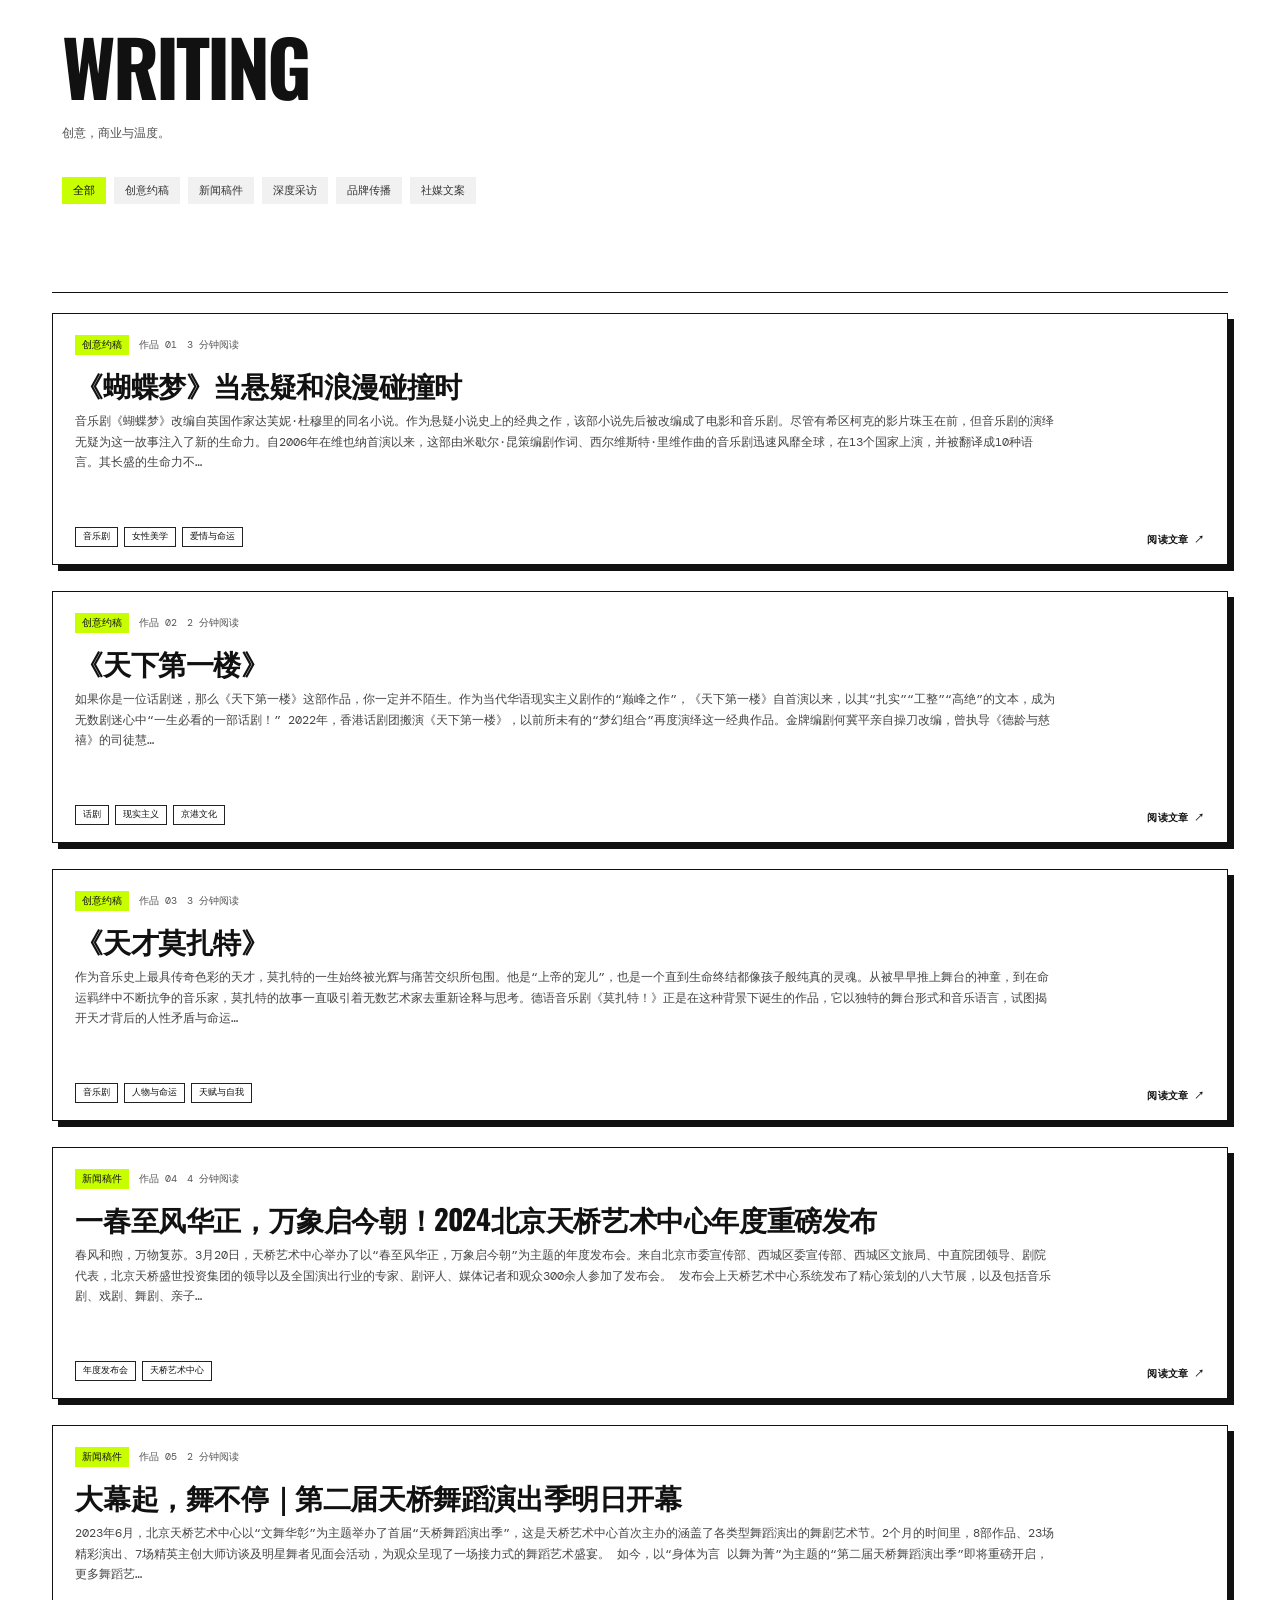
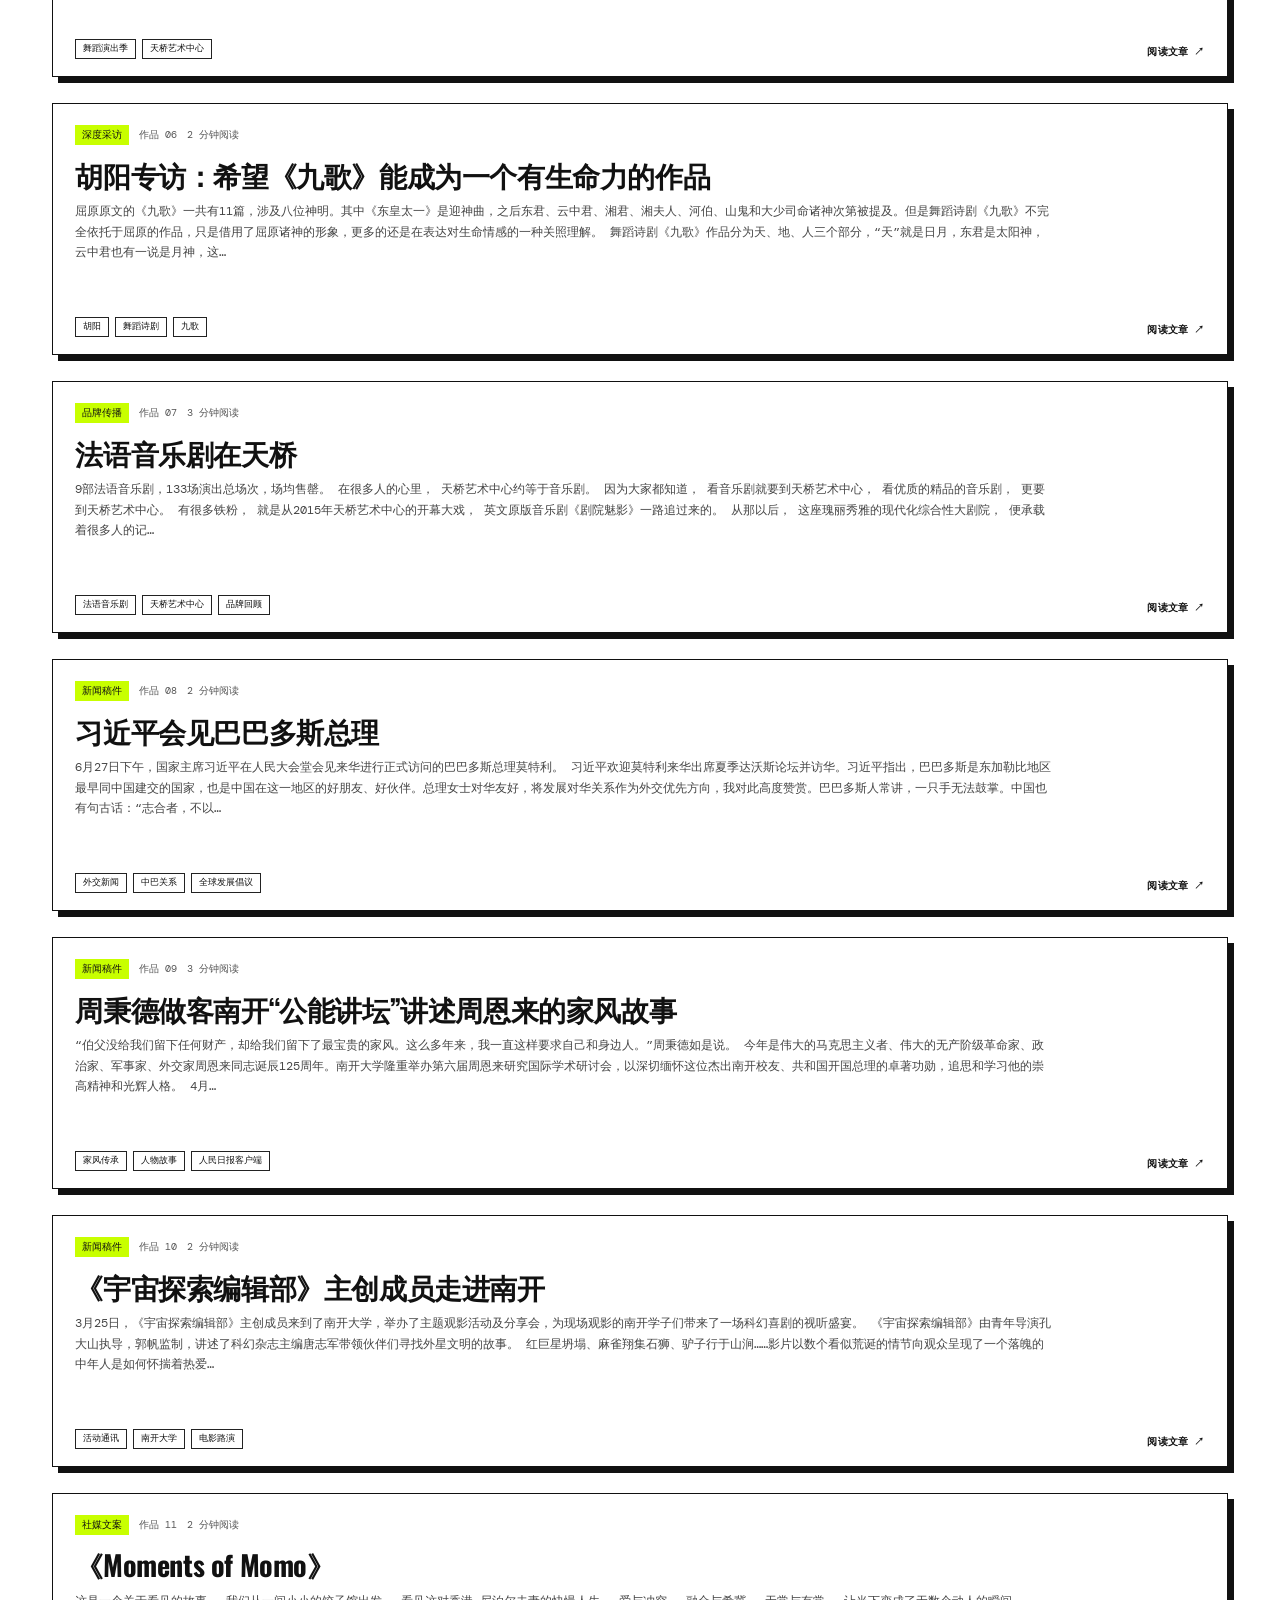
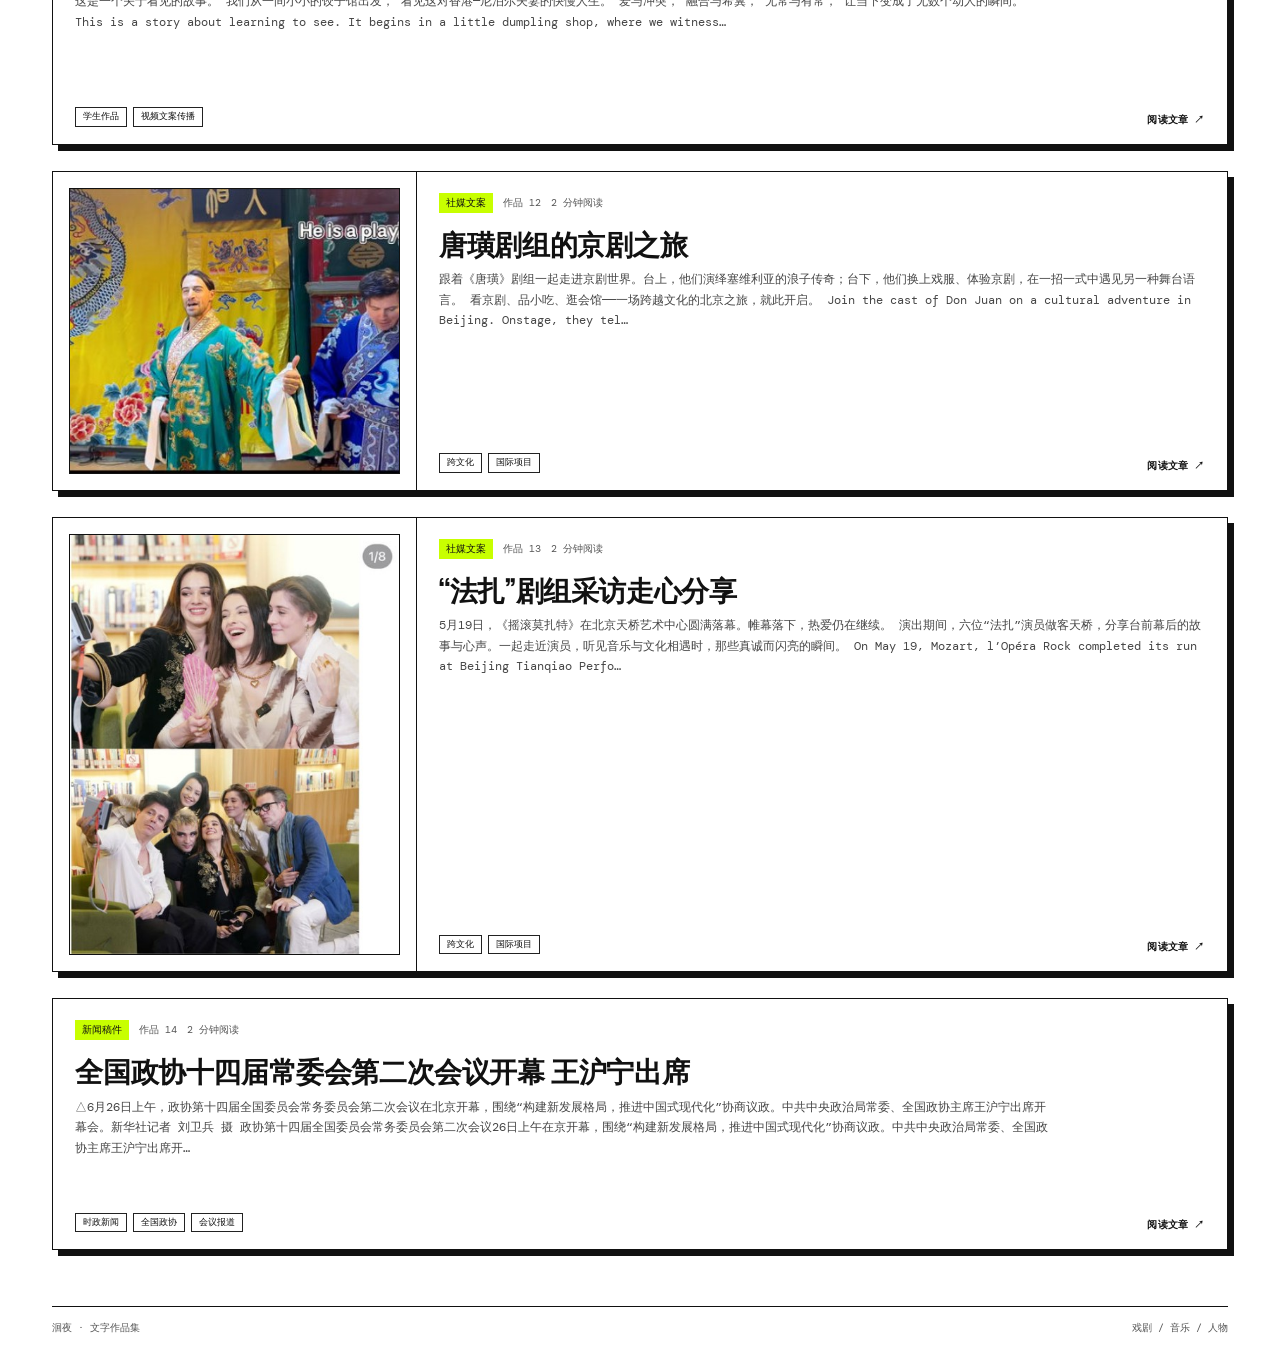
==== commit e0ec821f: "Refresh news portfolio assets" ====
--- a/index.html
+++ b/index.html
@@ -36,8 +36,8 @@
       <span>戏剧 / 音乐 / 人物</span>
     </footer>
   </main>
-  <script src="articles-data.js"></script>
-  <script src="script.js"></script>
+  <script src="articles-data.js?v=news-v2"></script>
+  <script src="script.js?v=news-v2"></script>
 </body>
 </html>
 
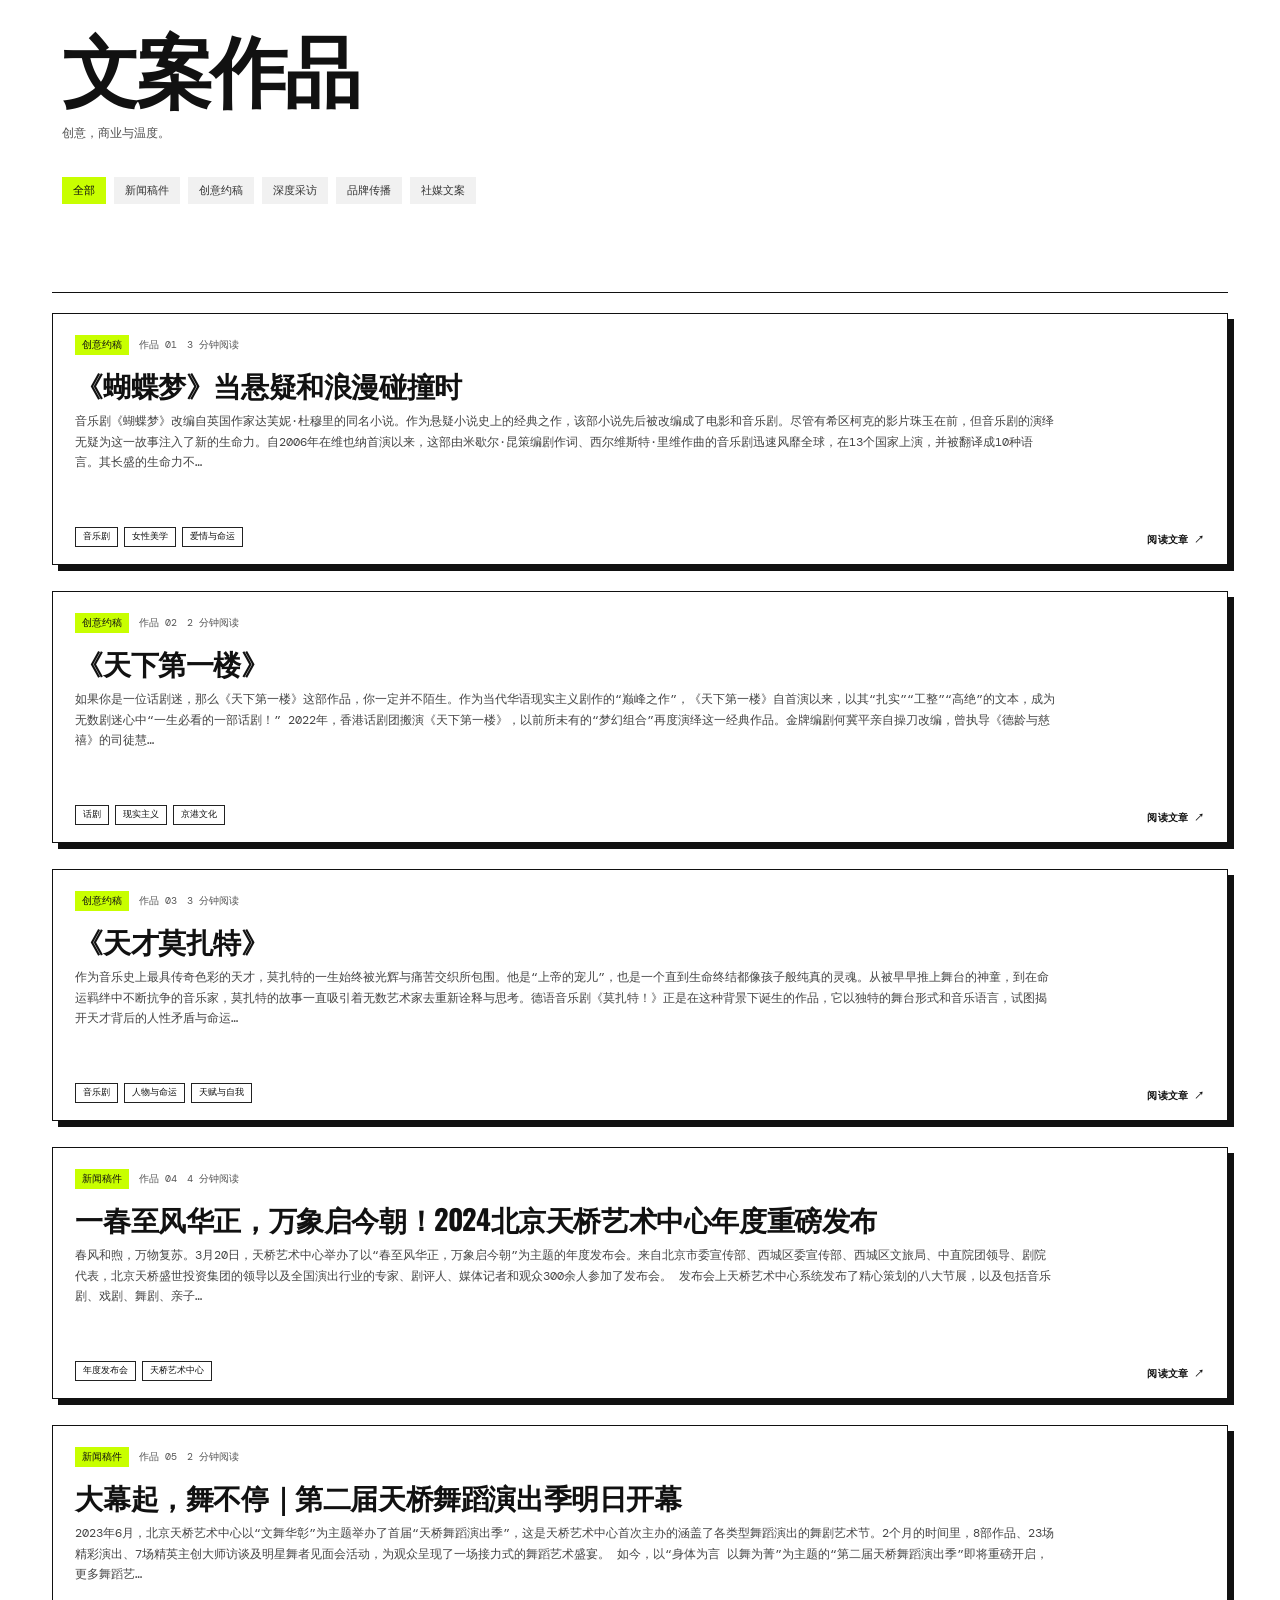
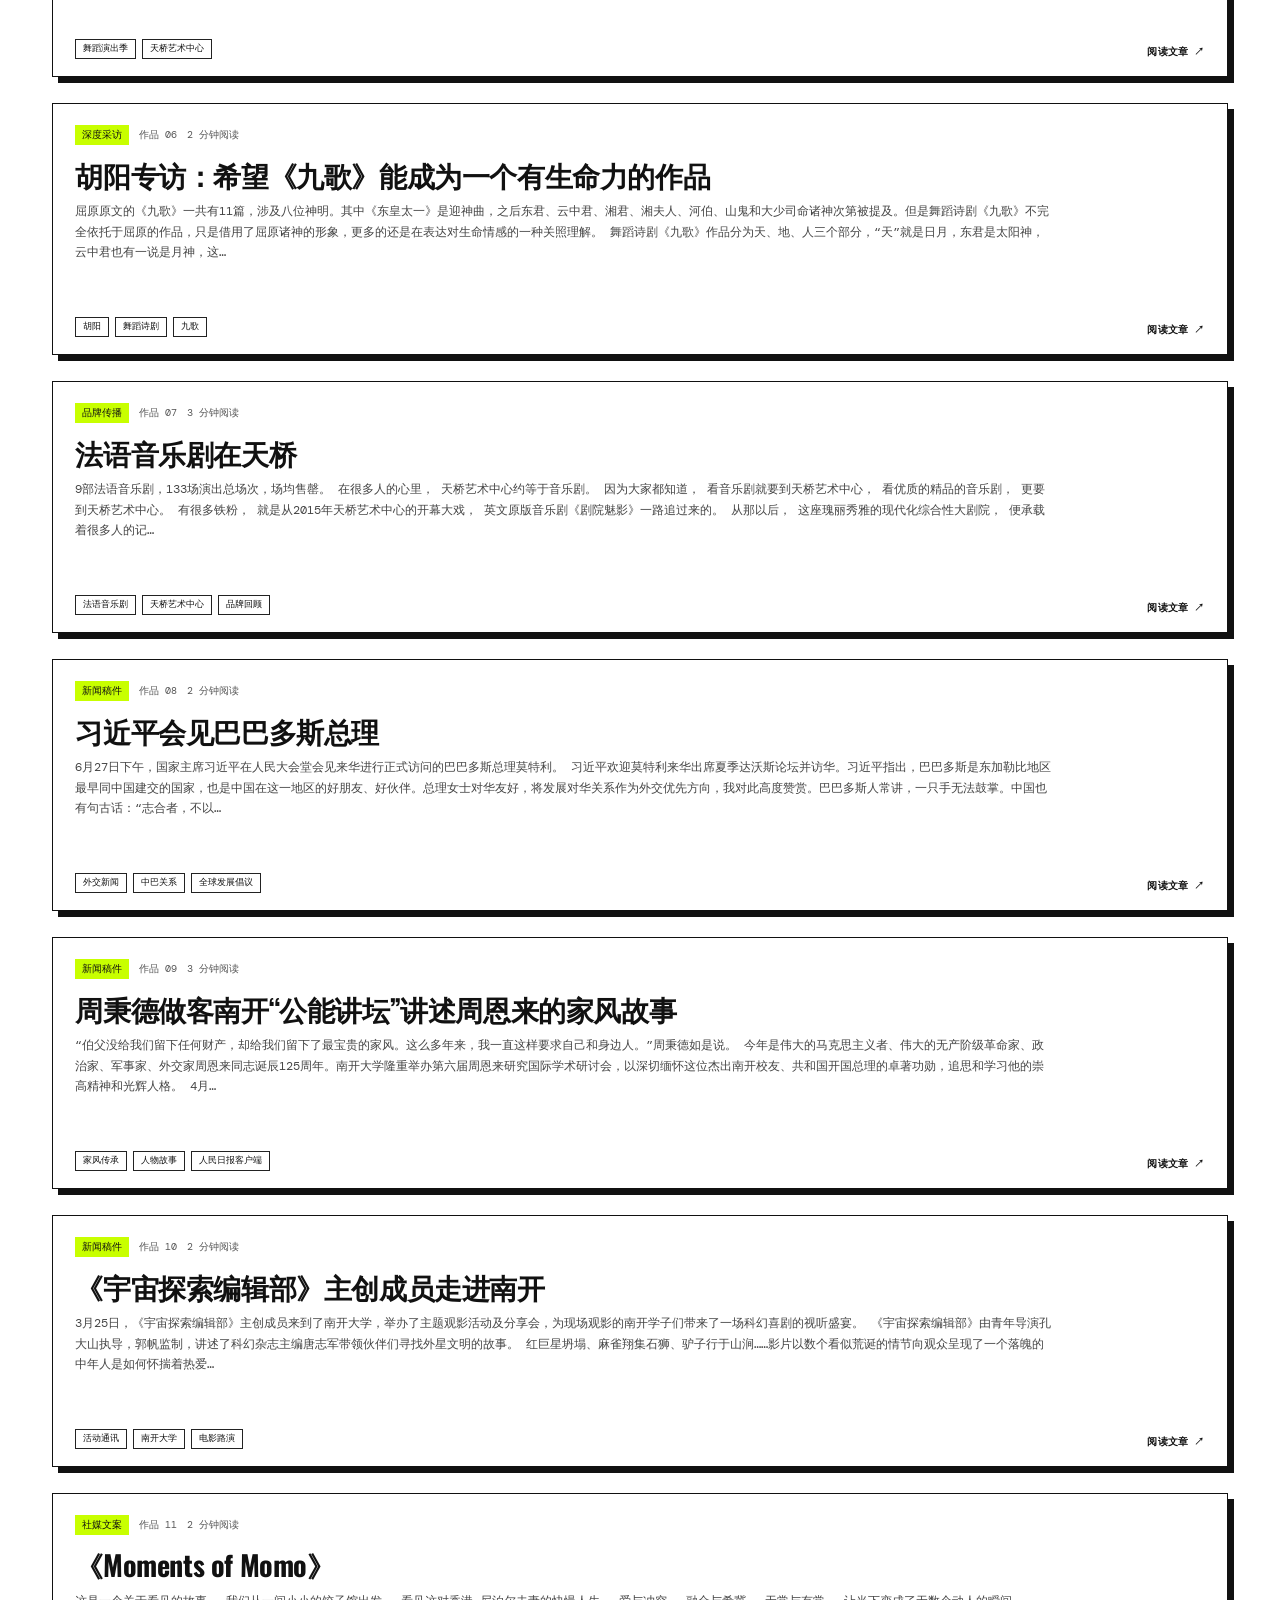
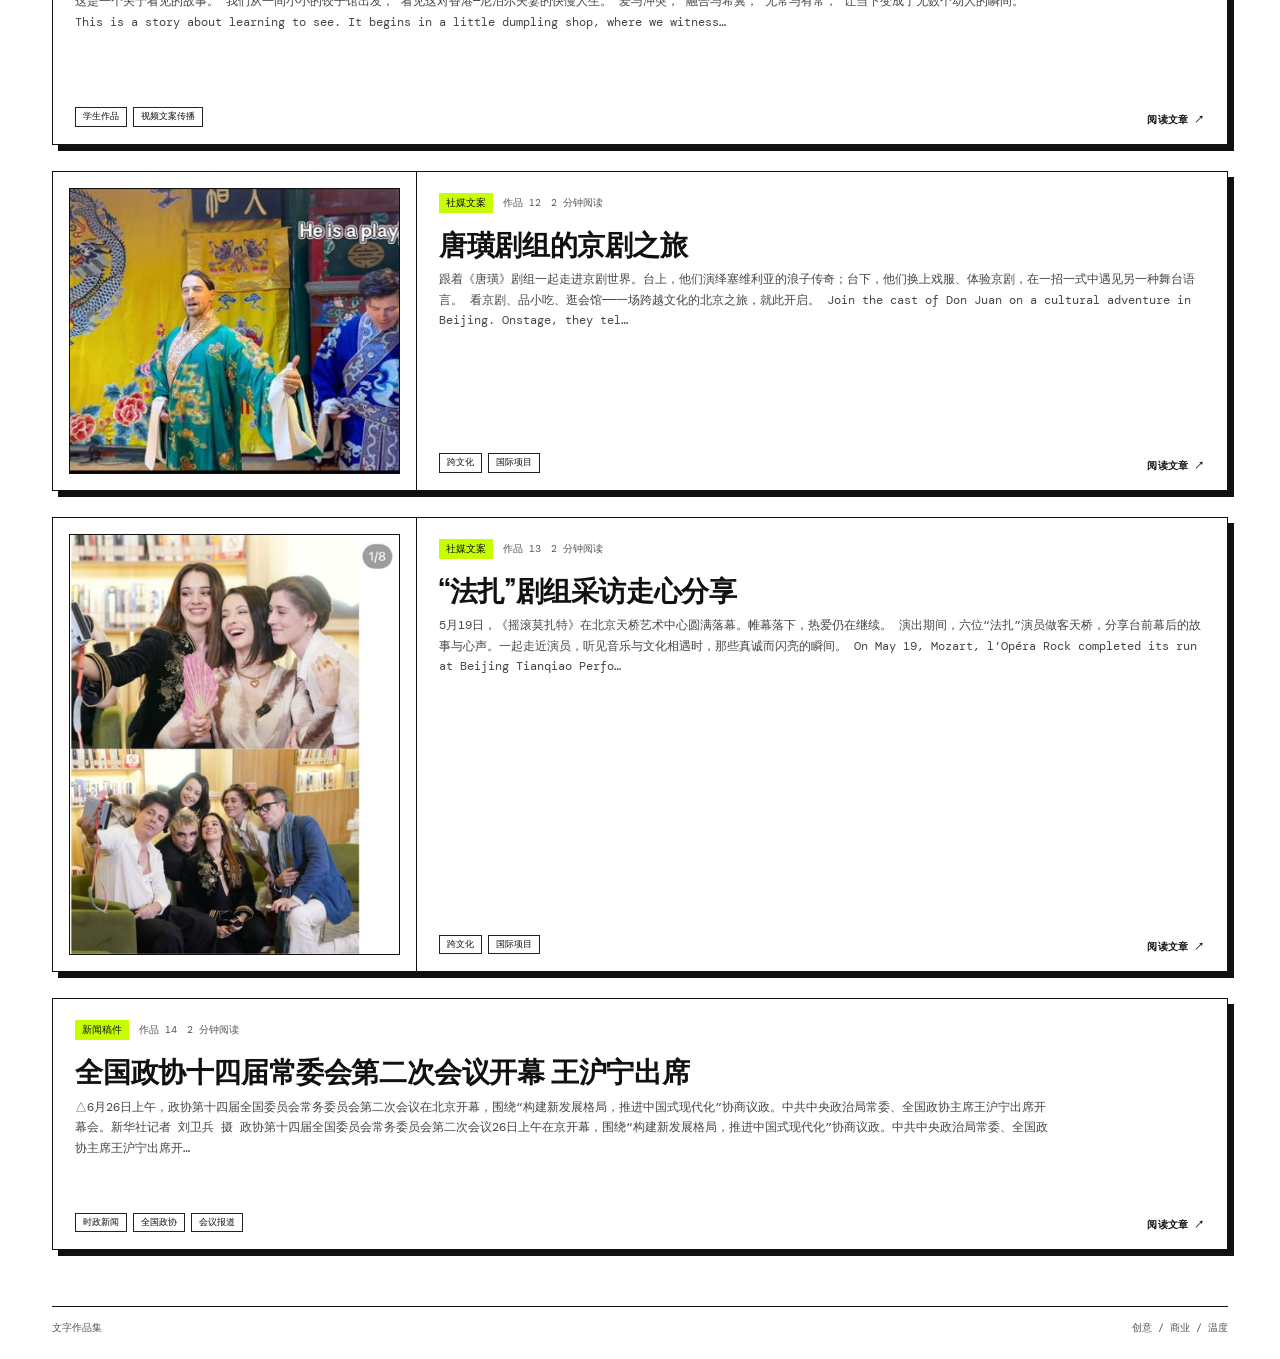
==== commit b3165a52: "Rename portfolio and reorder category navigation" ====
--- a/index.html
+++ b/index.html
@@ -4,20 +4,20 @@
   <meta charset="utf-8">
   <meta name="viewport" content="width=device-width, initial-scale=1">
   <meta name="theme-color" content="#ffffff">
-  <meta name="description" content="洄夜的文字作品集，收录创意约稿与剧场书写。">
-  <title>Writing — 洄夜的文字作品集</title>
+  <meta name="description" content="文字作品集｜创意，商业与温度。">
+  <title>文案作品</title>
   <link rel="stylesheet" href="styles.css">
 </head>
 <body>
   <main class="page-shell">
     <header class="site-header">
-      <a class="wordmark" href="#home" aria-label="回到作品列表">WRITING</a>
+      <a class="wordmark" href="#home" aria-label="回到作品列表">文案作品</a>
       <p class="intro">创意，商业与温度。</p>
 
       <nav class="filters" aria-label="作品分类">
         <button class="filter-chip is-active" data-filter="all" type="button">全部</button>
+        <button class="filter-chip" data-filter="新闻稿件" type="button">新闻稿件</button>
         <button class="filter-chip" data-filter="创意约稿" type="button">创意约稿</button>
-        <button class="filter-chip" data-filter="新闻稿件" type="button">新闻稿件</button>
         <button class="filter-chip" data-filter="深度采访" type="button">深度采访</button>
         <button class="filter-chip" data-filter="品牌传播" type="button">品牌传播</button>
         <button class="filter-chip" data-filter="社媒文案" type="button">社媒文案</button>
@@ -32,12 +32,12 @@
     <article class="article-view is-hidden" id="article-view" aria-live="polite"></article>
 
     <footer class="site-footer">
-      <span>洄夜 · 文字作品集</span>
-      <span>戏剧 / 音乐 / 人物</span>
+      <span>文字作品集</span>
+      <span>创意 / 商业 / 温度</span>
     </footer>
   </main>
   <script src="articles-data.js?v=news-v2"></script>
-  <script src="script.js?v=news-v2"></script>
+  <script src="script.js?v=copy-portfolio"></script>
 </body>
 </html>
 
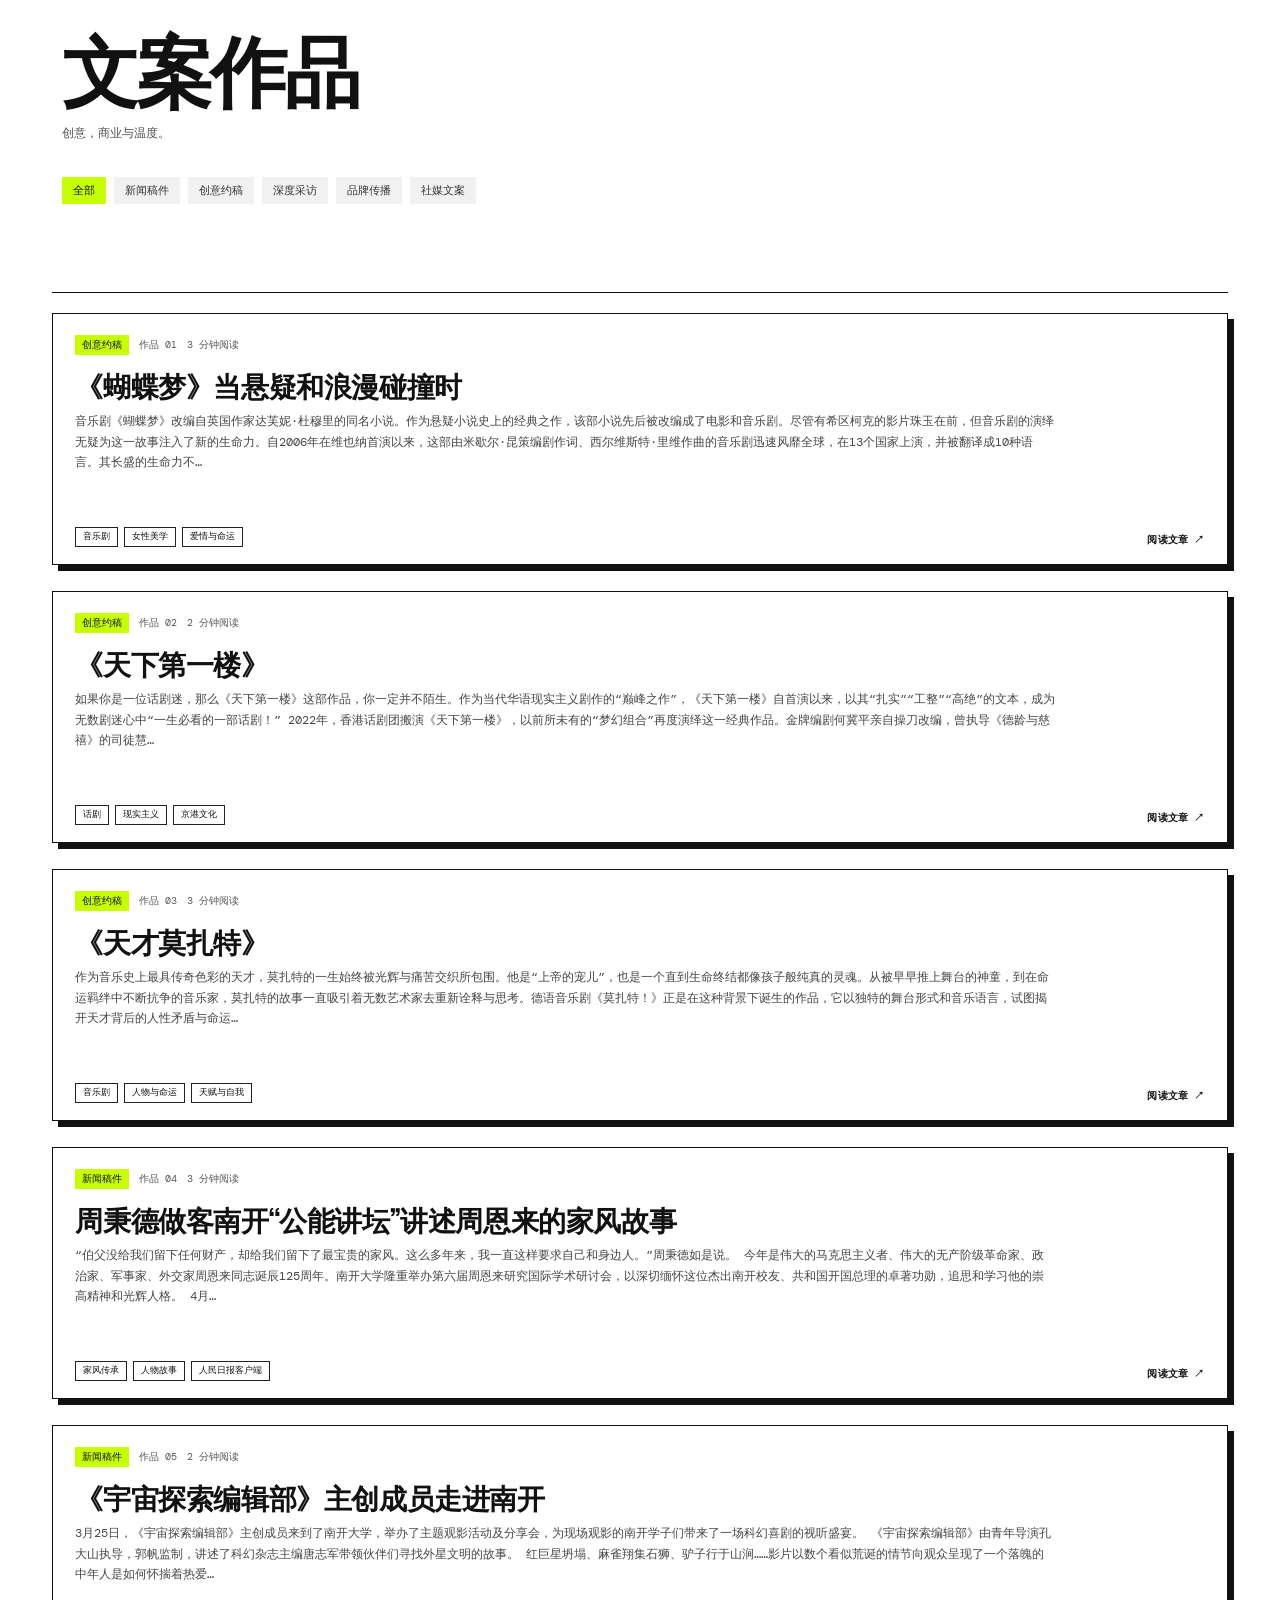
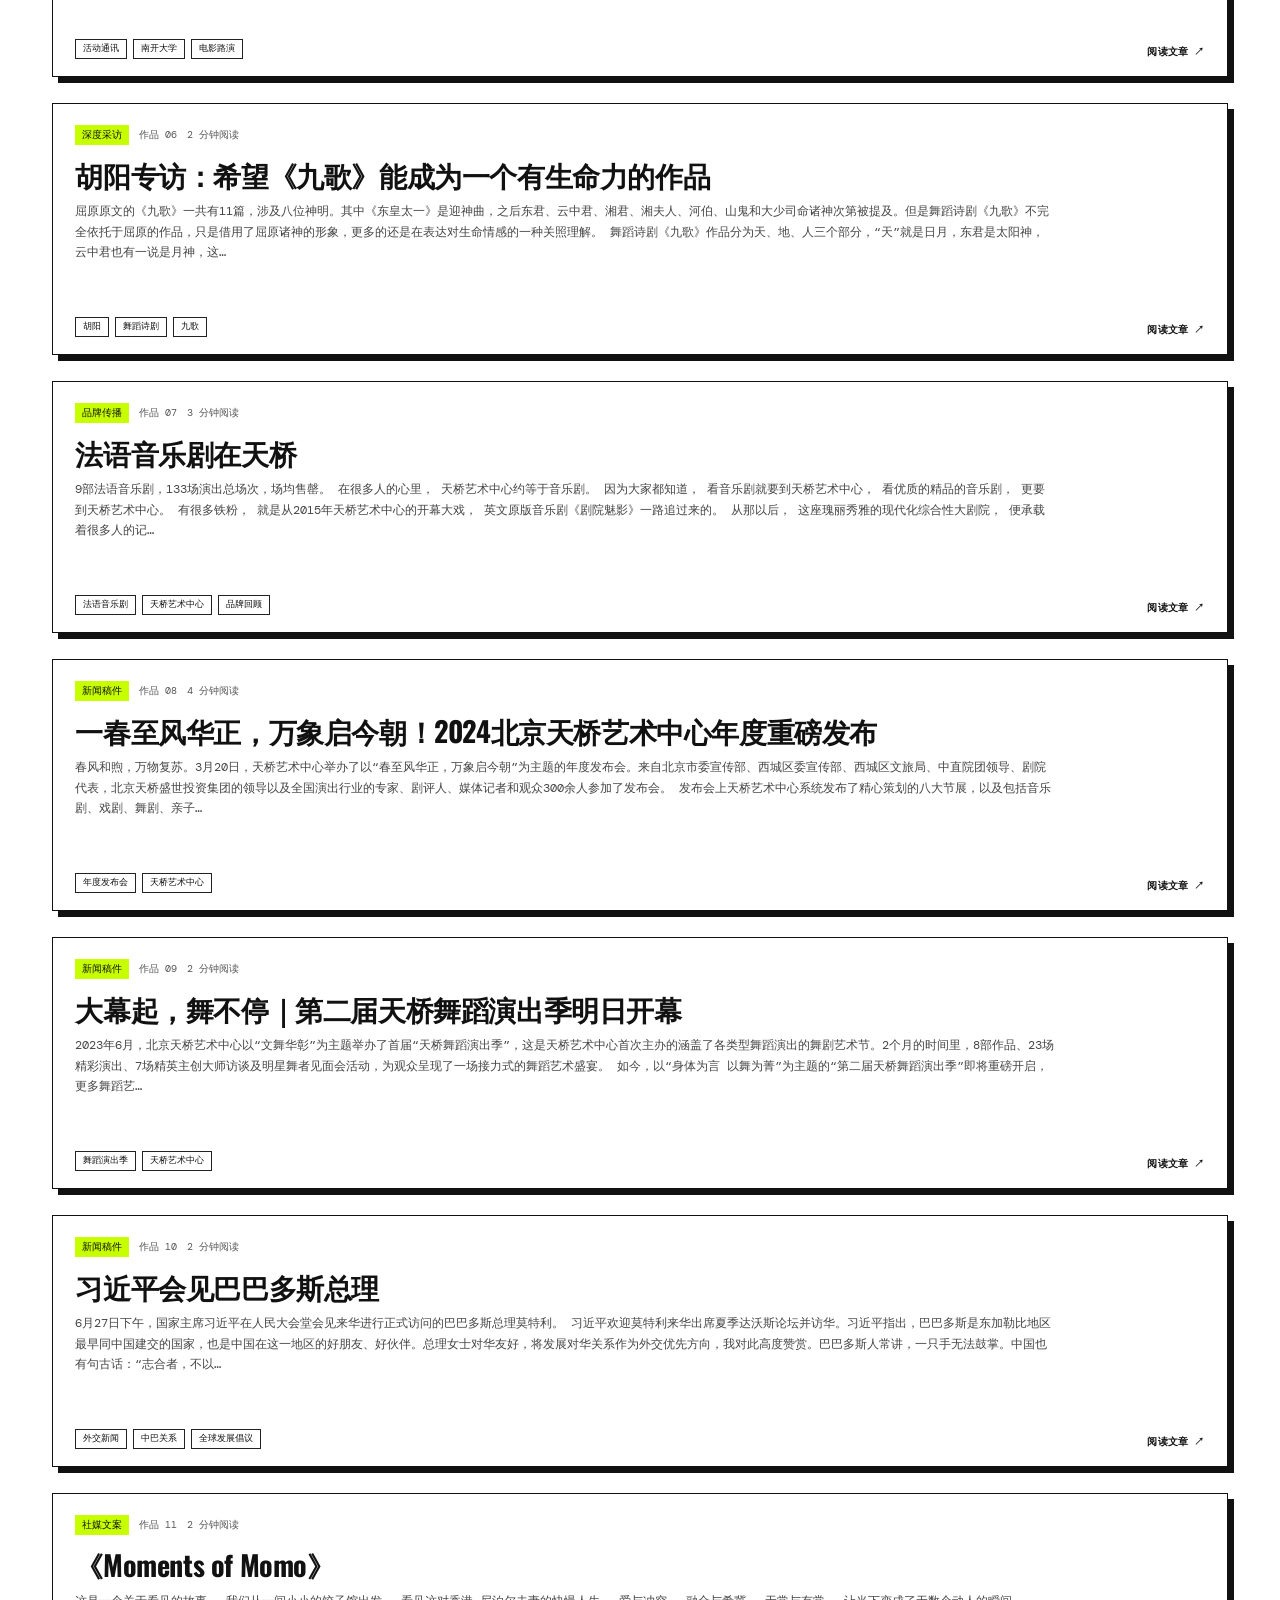
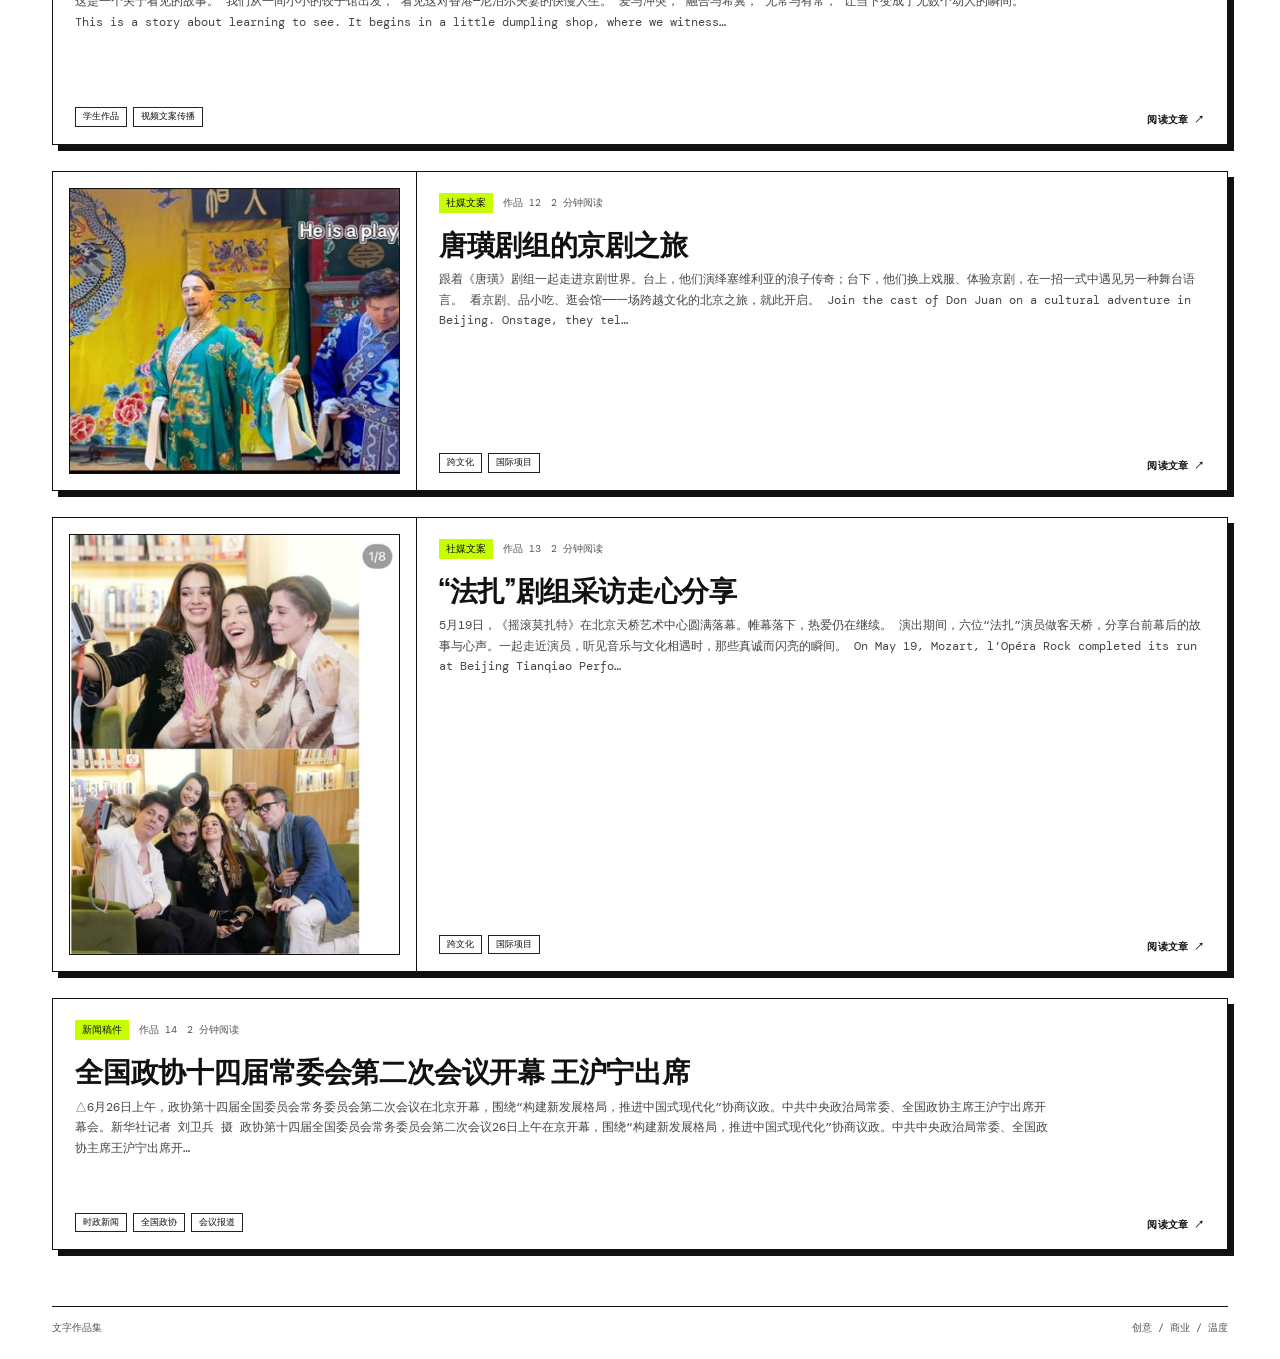
==== commit 9047c3e7: "Refresh news article order" ====
--- a/index.html
+++ b/index.html
@@ -36,7 +36,7 @@
       <span>创意 / 商业 / 温度</span>
     </footer>
   </main>
-  <script src="articles-data.js?v=news-v2"></script>
+  <script src="articles-data.js?v=news-order"></script>
   <script src="script.js?v=copy-portfolio"></script>
 </body>
 </html>
